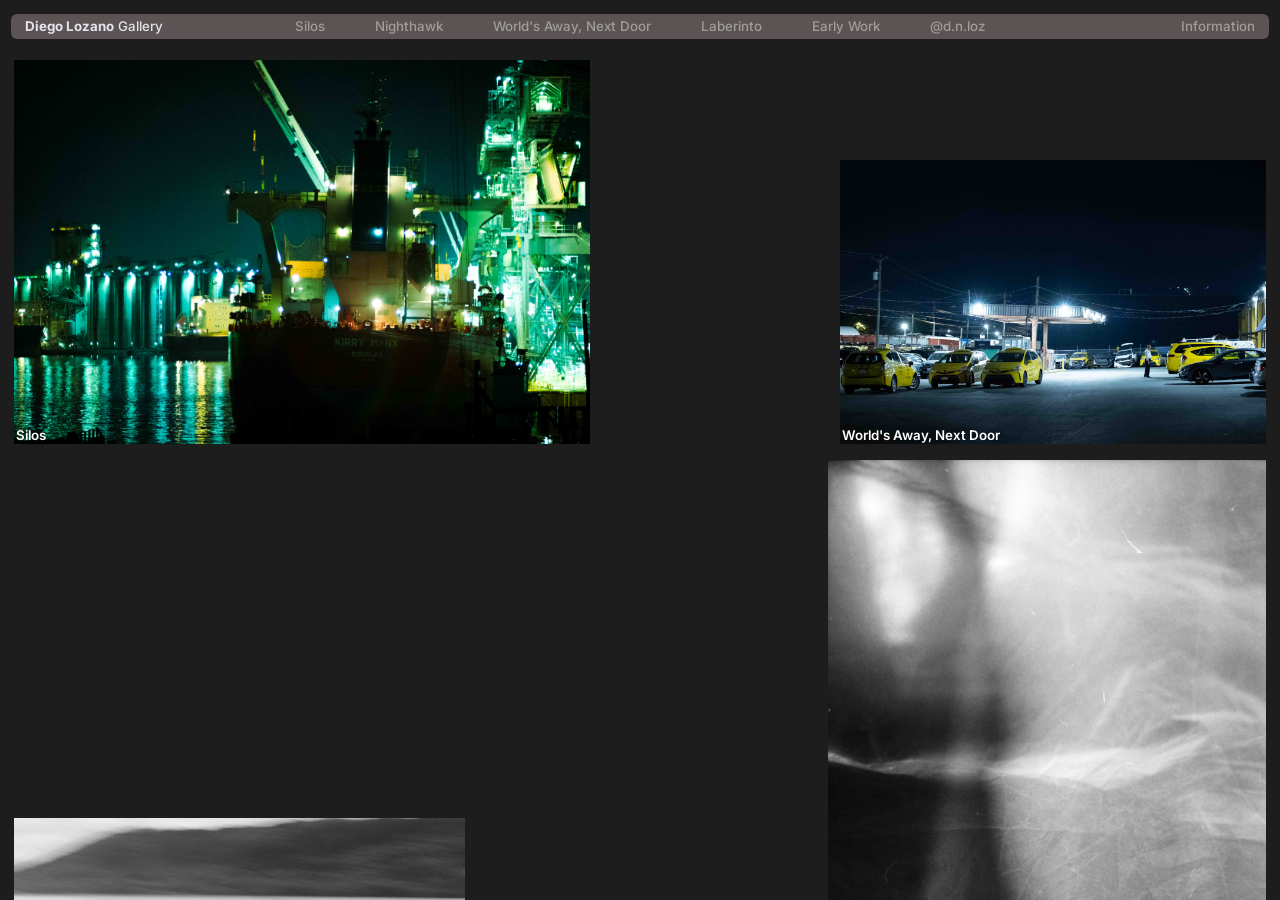
==== index.html @ 31537895 "Update 10/28" ====
<!DOCTYPE html>
<html lang="en">

<head>
  <meta name="google-site-verification" content="NWBZDqieFOgdbKNnO4wCdwGEKnG5VCzNBWxx4-FIawM" />
  <meta charset="utf-8">
  <meta name="viewport" content="width=device-width, initial-scale=1">
  <title>Diego Lozano – Photography</title>
  <meta name="description" content="Portfolio of Diego Lozano: Photographer based in Vancouver.">
  <meta property="og:title" content="Diego Lozano – Photographer">
  <meta property="og:description" content="Portfolio of Diego Lozano: Photographer based in Vancouver.">
  <meta property="og:image" content="https://dlozanonieto.github.io/images/World's Away, Next Door/Taxi Gas.jpg">
  <meta property="og:type" content="website">
  <link rel="preconnect" href="https://fonts.googleapis.com">
  <link rel="preconnect" href="https://fonts.gstatic.com" crossorigin>
  <link href="https://fonts.googleapis.com/css2?family=Inter:wght@300;900&display=swap" rel="stylesheet">
  <link rel="stylesheet" href="css/style.css">
</head>

<body>

  <header class="topbar">
    <a class="site-title" href="#home"><strong>Diego Lozano</strong> Gallery</a>
    <nav class="menu">
      <a href="#project-01" data-view="project-01">Silos</a>
      <a href="#project-03" data-view="project-03">Nighthawk</a>
      <a href="#project-02" data-view="project-02">World's Away, Next Door</a>
      <!--Project 4 missing-->
      <a href="#project-05" data-view="project-05">Laberinto</a>
      <a href="#project-06" data-view="project-06">Early Work</a>
      <a class="muted" href="https://www.instagram.com/d.n.loz/" target="_blank" rel="noopener">@d.n.loz</a>
    </nav>
    <button class="info-btn" id="info-open">Information</button>
  </header>

  <main>
    <!-- Landing page: scrollable gallery. Each image links to a project.
         Each .row is one line: one image, or two side by side. Width is --w (percent of page, keep each 50 or less). -->
    <section class="view" id="home">
      <div class="gallery">
        <div class="row pair bot">
          <a class="tile" style="--w:46" href="#project-01"><img src="images/Silos/Douglas.jpg"
              alt="Project 01"><span class="tag">Silos</span></a>
          <a class="tile" style="--w:34" href="#project-02"><img src="images/World's Away, Next Door/Taxi Gas.jpg"
              alt="Project 02"><span class="tag">World's Away, Next Door</span></a>
        </div>
        <div class="row pair bot">
          <a class="tile" style="--w:36" href="#project-03"><img src="images/Nighthawk/on the rocks.jpg"
              alt="Project 03"><span class="tag">Nighthawk</span></a>
          <a class="tile" style="--w:35" href="#project-06"><img src="images/Early Work/Aire Plastique.jpg"
              alt="Project 04"><span class="tag">Early Work</span></a>
        </div>
        <div class="row pair top">
          <a class="tile" style="--w:28" href="#project-05"><img src="images/Laberinto/hola aeropuerto.jpg"
              alt="Project 01"><span class="tag">Laberinto</span></a>
          <a class="tile" style="--w:44" href="#project-06"><img src="images/Early Work/refuse.jpg"
              alt="Project 03"><span class="tag">Early Work</span></a>
        </div>
        <div class="row c">
          <a class="tile" style="--w:40" href="#project-02"><img src="images/World's Away, Next Door/Taxi Gas.jpg"
              alt="Project 02"><span class="tag">World's Away, Next Door</span></a>
        </div>
        <div class="row pair mid">
          <a class="tile" style="--w:24" href="#project-02"><img src="images/World's Away, Next Door/glass.jpg" alt="Project 04"><span
              class="tag">World's Away, Next Door</span></a>
          <a class="tile" style="--w:46" href="#project-01"><img src="images/Silos/Douglas.jpg"
              alt="Project 01"><span class="tag">Silos</span></a>
        </div>
        <div class="row pair">
          <a class="tile" style="--w:30;align-self:flex-start" href="#project-06"><img
              src="images/Early Work/refuse.jpg" alt="Project 03"><span class="tag">Early Work</span></a>
          <a class="tile" style="--w:42" href="#project-05"><img src="images/Laberinto/hola aeropuerto.jpg"
              alt="Project 02"><span class="tag">Laberinto</span></a>
          <a class="tile" style="--w:26;align-self:center" href="#project-03"><img
              src="images/Nighthawk/on the rocks.jpg" alt="Project 04"><span class="tag">Nighthawk</span></a>
        </div>
        <div class="row l">
          <a class="tile" style="--w:30" href="#project-01"><img src="images/Silos/Douglas.jpg"
              alt="Project 01"><span class="tag">Silos</span></a>
        </div>
      </div>
    </section>

    <section class="view" id="project-01">
      <h2 class="page-title">Silos</h2>
      <p class="blurb">Replace this with a short paragraph about project 1. Two or three sentences on the idea,
        materials, year or context.</p>
      <div class="shots">
        <figure class="shot">
          <img src="images/Silos/Douglas.jpg" alt="Image title 1">
          <figcaption><strong>Douglas </strong>// 2026 </figcaption>
        </figure>
      </div>
    </section>

    <section class="view" id="project-02">
      <h2 class="page-title">World's Away, Next Door</h2>
      <p class="blurb">Replace this with a short paragraph about project 2. Two or three sentences on the idea,
        materials, year or context.</p>
      <div class="shots">
        <figure class="shot">
          <img src="images/World's Away, Next Door/Taxi Gas.jpg" alt="Image title 1">
          <figcaption><strong>Taxi gas </strong>// 2026</figcaption>
        </figure>
      </div>
      <div class="shot-pair">
        <figure class="shot">
          <img src="images/World's Away, Next Door/glass.jpg" alt="Image title 1">
          <figcaption><strong>Glass </strong> // 2021</figcaption>
        </figure>
        <figure class="shot">
          <img src="images/World's Away, Next Door/glass2.jpg" alt="Image title 2">
          <figcaption><strong>Glass 2 </strong> // 2021</figcaption>
        </figure>
      </div>
    </section>

    <section class="view" id="project-03">
      <h2 class="page-title">Nighthawk</h2>
      <p class="blurb">Replace this with a short paragraph about project 3. Two or three sentences on the idea,
        materials, year or context.</p>
      <div class="shots">
        <figure class="shot">
          <img src="images/Nighthawk/on the rocks.jpg" alt="Image title 1">
          <figcaption><strong>Cates </strong>// 2021</figcaption>
        </figure>
      </div>
    </section>

    <section class="view" id="project-05">
      <h2 class="page-title">Laberinto</h2>
      <p class="blurb">Replace this with a short paragraph about project 4. Two or three sentences on the idea,
        materials, year or context.</p>
      <div class="shots">
        <figure class="shot">
          <img src="images/Laberinto/hola aeropuerto.jpg" alt="Image title 1">
          <figcaption><strong>Hola, Aeropuerto </strong>//2017</figcaption>
        </figure>
      </div>
    </section>

    <section class="view" id="project-06">
      <h2 class="page-title">Early Work</h2>
      <p class="blurb">Replace this with a short paragraph about project 4. Two or three sentences on the idea,
        materials, year or context.</p>
      <div class="shots">
        <figure class="shot">
          <img src="images/Early Work/refuse.jpg" alt="Image title 1">
          <figcaption><strong>Refuse </strong>//2017</figcaption>
        </figure>
      </div>
      <div class="shots">
        <figure class="shot">
          <img src="images/Early Work/Aire Plastique.jpg" alt="Image title 1">
          <figcaption><strong>Aire Plastique </strong>// 2017</figcaption>
        </figure>
      </div>
    </section>
  </main>

  <!-- Information overlay (blurred, translucent grey) -->
  <aside class="info" id="info" aria-hidden="true">
    <div class="info-head">
      <span>Information</span>
      <span>CV</span>
      <button class="info-btn" id="info-close">Close</button>
    </div>

    <div class="info-row">
      <div class="col-l">
        Diego Lozano<br>
        <a class="muted" href="mailto:dlozanonieto@outlook.com">Email</a><br>
        <a class="muted" href="https://www.instagram.com/d.n.loz/" target="_blank" rel="noopener">@d.n.loz</a>
      </div>
      <div class="col-r">
        Diego is a early career photgrapher based out of Vancouver, BC who explores urban environments, city life, and
        abstractes the everyday. His range of work covers
        expressionist scenes that engage to viewers, the scale of human "progress", and the frivolities found in the
        world. At it's core, his images hope to
        invoke a feeling, emotion, memory, or desire; to slow down, observe, question, and appreciate what exists around
        us.
      </div>
    </div>

    <div class="info-row">
      <div class="col-l">Education</div>
      <div class="col-r">
        <p>The Globe Photo Academy B.C. Training and Mentorship Program<br>2026</p>
        <p>Master of Landscape Architecure<br>2026</p>
        <p>B.A. Environmental Geography<br>2023</p>
        <p>Emily Carr Summer Program<br>2017</p>
      </div>
    </div>

    <div class="info-row">
      <div class="col-l">Works</div>
      <div class="col-r">
        <p>The Globe And Mail Foundation<br>Online Gallery<br>2026<br> <a
            href="https://www.globeandmailfoundation.com/globe-photo-academy-2026-bc/diego-lozano" target="_blank"
            rel="noopener">Link to Gallery</a> </p>
        <p>The Ubyssey<br>Staff Photograher<br>2019-2021</p>
      </div>
    </div>
  </aside>

  <script src="js/main.js"></script>
</body>

</html>
---- css/style.css ----
:root{
  --bg:#1e1d1d;            /* page background */
  --bar:#5c5454;           /* top bar */
  --ink:#e3e4ec;           /* main text */
  --muted:#9f9c9c;         /* inactive menu / secondary text */
  --line:#ece7e3;          /* rules in the Information panel */
  --font:"Inter",Helvetica,Arial,sans-serif;
  --size:10pt;
  --bar-h:25px;
  --gap:16px;
}
*{box-sizing:border-box;margin:0;padding:0}
html,body{height:100%}
body{background:var(--bg);color:var(--ink);font-family:var(--font);font-weight:300;
  font-size:var(--size);line-height:1.4;-webkit-font-smoothing:antialiased}
a{color:inherit;text-decoration:none}
a:hover{opacity:.65}
button{background:none;border:0;font:inherit;font-weight:500;color:inherit;cursor:pointer}
.muted{color:var(--muted)}

/* Top bar */
.topbar{position:fixed;top:14px;left:11px;right:11px;height:var(--bar-h);z-index:30;
  background:var(--bar);border-radius:6px;padding:0 14px;
  display:grid;grid-template-columns:1fr auto 1fr;align-items:center;font-weight:500}
.menu{display:flex;gap:50px}
.menu a{color:var(--muted)}
.menu a.active{color:var(--ink)}
.info-btn{justify-self:end;color:var(--muted)}
.info-btn:hover{opacity:.65}

/* Views */
main{height:100%}
.view{display:none;position:absolute;inset:0;padding:60px 14px 60px;overflow:auto}
.view.on{display:block}
.view{overflow-x:hidden}
.page-title{text-align:center;font-size:13pt;font-weight:500;margin-top:22px}

/* Landing gallery */
.gallery{display:flex;flex-direction:column}
.row{display:flex;margin-bottom:var(--gap)}
.row.l{justify-content:flex-start}
.row.c{justify-content:center}
.row.r{justify-content:flex-end}
.row.pair{justify-content:space-between}
.row.top{align-items:flex-start}
.row.mid{align-items:center}
.row.bot{align-items:flex-end}
.tile{display:block;position:relative;width:calc(var(--w) * 1%)}
.tag{position:absolute;left:2px;bottom:2px;line-height:1;font-weight:600;color:#fff;text-shadow:0 0 6px rgba(0,0,0,.5);pointer-events:none}
.tile img{display:block;width:100%;height:auto;min-height:120px;background:rgba(255,255,255,.06)}

/* Project pages */
.blurb{max-width:520px;margin:22px auto 0;text-align:left}
.shots{margin-top:30px}
.shot{width:fit-content;max-width:75%;margin:0 auto 40px}
.shot img{display:block;max-width:100%;max-height:85vh;width:auto;height:auto}
.shot figcaption{margin-top:8px;text-align:left}
.shot figcaption strong{font-weight:600}
.shot-pair{display:flex;gap:16px;align-items:flex-start;max-width:75%;margin:0 auto 40px}
.shot-pair .shot{flex:1 1 0;min-width:0;width:auto;max-width:none;margin:0}

/* Information overlay */
.info{position:fixed;inset:0;z-index:40;overflow:auto;
  background:rgba(48,45,45,.74);
  -webkit-backdrop-filter:blur(26px);backdrop-filter:blur(26px);
  opacity:0;visibility:hidden;transition:opacity .3s ease,visibility .3s}
.info.open{opacity:1;visibility:visible}
.info-head,.info-row{display:grid;grid-template-columns:50.8% 1fr;padding:0 6px}
.info-head{grid-template-columns:50.8% 1fr auto;position:sticky;top:0;z-index:2;
  padding:6px;border-bottom:1px solid var(--line);background:rgba(48,45,45,.6);font-weight:500}
.info-head .info-btn{color:var(--muted)}
.info-row{border-bottom:1px solid var(--line);padding-top:11px;padding-bottom:38px}
.info-row:last-child{border-bottom:0}
.col-l{font-weight:500}
.col-l .muted{font-weight:300}
.col-r{padding-right:6px}
.col-r p{margin-bottom:1.35em}
.col-r p:last-child{margin-bottom:0}

/* Page transitions */
.topbar{view-transition-name:topbar}
::view-transition-group(*){animation-duration:.8s;animation-timing-function:cubic-bezier(.65,0,.25,1)}
::view-transition-old(root),::view-transition-new(root){animation-duration:.5s}
@keyframes vt-out-l{to{transform:translateX(-120vw)}}
@keyframes vt-out-r{to{transform:translateX(120vw)}}
@keyframes vt-in-l{from{transform:translateX(-120vw)}}
@keyframes vt-in-r{from{transform:translateX(120vw)}}

@media(max-width:700px){
  .topbar{grid-template-columns:1fr auto;height:auto;padding:6px 12px;row-gap:3px}
  .menu{grid-column:1/-1;order:3;flex-wrap:wrap;gap:4px 14px}
  .view{padding-top:90px}
  .tile{width:calc(var(--w) * 1.3%)}
  .shot{max-width:100%}
  .info-head,.info-row{grid-template-columns:1fr}
  .info-head{grid-template-columns:1fr 1fr auto}
}
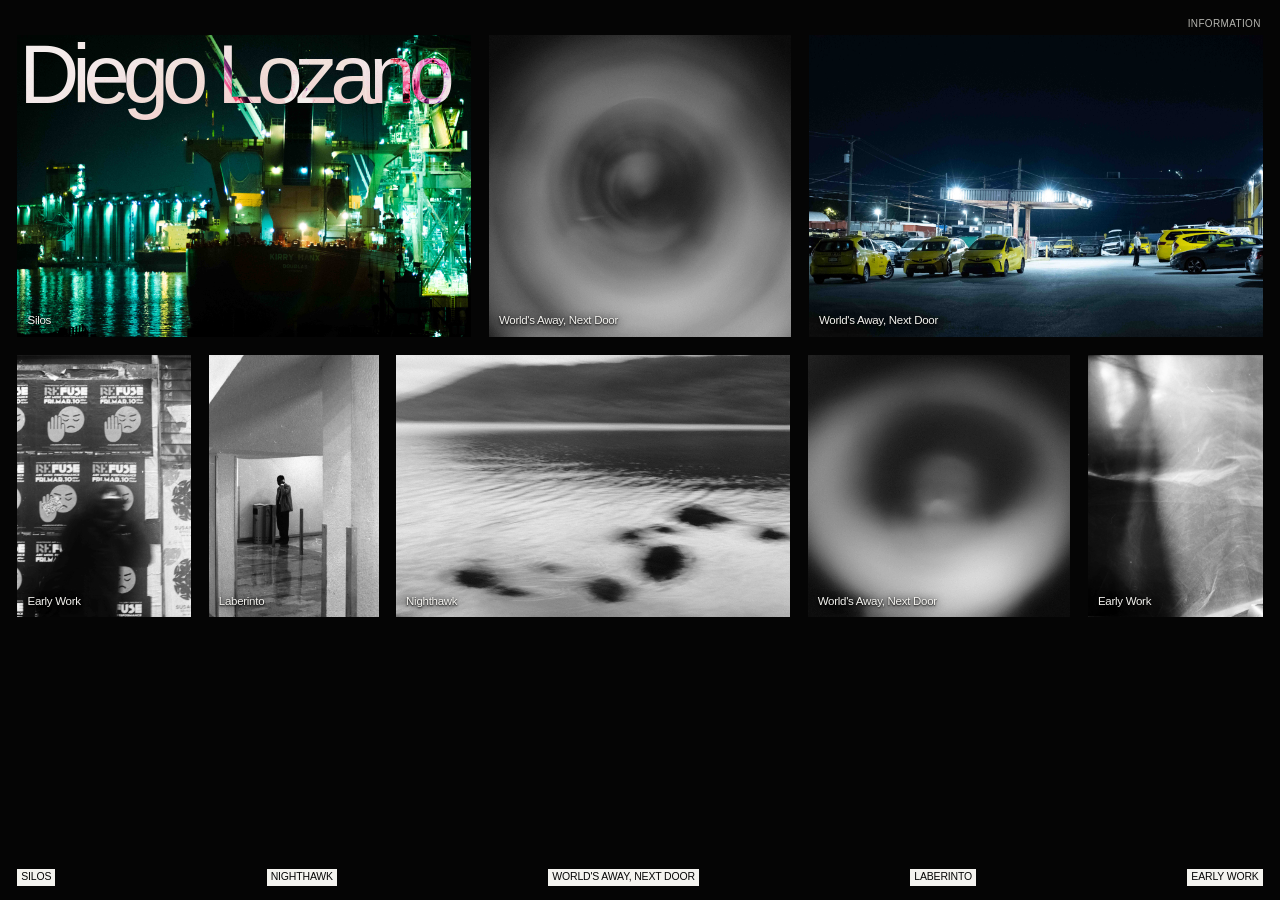
==== commit badffdf9: "Update 10/29" ====
--- a/index.html
+++ b/index.html
@@ -1,209 +1,286 @@
-<!DOCTYPE html>
+<!doctype html>
 <html lang="en">
-
-<head>
-  <meta name="google-site-verification" content="NWBZDqieFOgdbKNnO4wCdwGEKnG5VCzNBWxx4-FIawM" />
-  <meta charset="utf-8">
-  <meta name="viewport" content="width=device-width, initial-scale=1">
-  <title>Diego Lozano – Photography</title>
-  <meta name="description" content="Portfolio of Diego Lozano: Photographer based in Vancouver.">
-  <meta property="og:title" content="Diego Lozano – Photographer">
-  <meta property="og:description" content="Portfolio of Diego Lozano: Photographer based in Vancouver.">
-  <meta property="og:image" content="https://dlozanonieto.github.io/images/World's Away, Next Door/Taxi Gas.jpg">
-  <meta property="og:type" content="website">
-  <link rel="preconnect" href="https://fonts.googleapis.com">
-  <link rel="preconnect" href="https://fonts.gstatic.com" crossorigin>
-  <link href="https://fonts.googleapis.com/css2?family=Inter:wght@300;900&display=swap" rel="stylesheet">
-  <link rel="stylesheet" href="css/style.css">
-</head>
-
-<body>
-
-  <header class="topbar">
-    <a class="site-title" href="#home"><strong>Diego Lozano</strong> Gallery</a>
-    <nav class="menu">
-      <a href="#project-01" data-view="project-01">Silos</a>
-      <a href="#project-03" data-view="project-03">Nighthawk</a>
-      <a href="#project-02" data-view="project-02">World's Away, Next Door</a>
-      <!--Project 4 missing-->
-      <a href="#project-05" data-view="project-05">Laberinto</a>
-      <a href="#project-06" data-view="project-06">Early Work</a>
-      <a class="muted" href="https://www.instagram.com/d.n.loz/" target="_blank" rel="noopener">@d.n.loz</a>
+  <head>
+    <meta charset="utf-8">
+    <meta name="viewport" content="width=device-width, initial-scale=1, viewport-fit=cover">
+    <title>Diego Lozano — Photography</title>
+
+    <!-- Search engine (Google) info. Keep these. -->
+    <meta name="google-site-verification" content="NWBZDqieFOgdbKNnO4wCdwGEKnG5VCzNBWxx4-FIawM">
+    <meta name="description" content="Portfolio of Diego Lozano, photographer based in Vancouver, British Columbia.">
+    <meta property="og:title" content="Diego Lozano — Photography">
+    <meta property="og:description" content="Portfolio of Diego Lozano, photographer based in Vancouver, British Columbia.">
+    <meta property="og:image" content="https://dlozanonieto.github.io/images/World's%20Away,%20Next%20Door/Taxi%20Gas.jpg">
+    <meta property="og:type" content="website">
+    <link rel="canonical" href="https://dlozanonieto.github.io/">
+
+    <!-- Font and stylesheet -->
+    <link rel="preconnect" href="https://fonts.googleapis.com">
+    <link rel="preconnect" href="https://fonts.gstatic.com" crossorigin>
+    <link href="https://fonts.googleapis.com/css2?family=Inter:wght@200;300;400;500&display=swap" rel="stylesheet">
+    <link rel="stylesheet" href="css/style.css">
+  </head>
+
+  <body class="home">
+
+    <!-- LOGO: your name, top left. Clicking it goes to the home page. -->
+    <a id="logo" href="#home" aria-label="Diego Lozano home">Diego Lozano</a>
+
+    <!-- INFORMATION BUTTON: top right. Opens the information panel on top of whatever page you are on. -->
+    <nav id="archive-nav" aria-label="Site sections">
+      <a href="#information">Information</a>
     </nav>
-    <button class="info-btn" id="info-open">Information</button>
-  </header>
-
-  <main>
-    <!-- Landing page: scrollable gallery. Each image links to a project.
-         Each .row is one line: one image, or two side by side. Width is --w (percent of page, keep each 50 or less). -->
-    <section class="view" id="home">
-      <div class="gallery">
-        <div class="row pair bot">
-          <a class="tile" style="--w:46" href="#project-01"><img src="images/Silos/Douglas.jpg"
-              alt="Project 01"><span class="tag">Silos</span></a>
-          <a class="tile" style="--w:34" href="#project-02"><img src="images/World's Away, Next Door/Taxi Gas.jpg"
-              alt="Project 02"><span class="tag">World's Away, Next Door</span></a>
-        </div>
-        <div class="row pair bot">
-          <a class="tile" style="--w:36" href="#project-03"><img src="images/Nighthawk/on the rocks.jpg"
-              alt="Project 03"><span class="tag">Nighthawk</span></a>
-          <a class="tile" style="--w:35" href="#project-06"><img src="images/Early Work/Aire Plastique.jpg"
-              alt="Project 04"><span class="tag">Early Work</span></a>
-        </div>
-        <div class="row pair top">
-          <a class="tile" style="--w:28" href="#project-05"><img src="images/Laberinto/hola aeropuerto.jpg"
-              alt="Project 01"><span class="tag">Laberinto</span></a>
-          <a class="tile" style="--w:44" href="#project-06"><img src="images/Early Work/refuse.jpg"
-              alt="Project 03"><span class="tag">Early Work</span></a>
-        </div>
-        <div class="row c">
-          <a class="tile" style="--w:40" href="#project-02"><img src="images/World's Away, Next Door/Taxi Gas.jpg"
-              alt="Project 02"><span class="tag">World's Away, Next Door</span></a>
-        </div>
-        <div class="row pair mid">
-          <a class="tile" style="--w:24" href="#project-02"><img src="images/World's Away, Next Door/glass.jpg" alt="Project 04"><span
-              class="tag">World's Away, Next Door</span></a>
-          <a class="tile" style="--w:46" href="#project-01"><img src="images/Silos/Douglas.jpg"
-              alt="Project 01"><span class="tag">Silos</span></a>
-        </div>
-        <div class="row pair">
-          <a class="tile" style="--w:30;align-self:flex-start" href="#project-06"><img
-              src="images/Early Work/refuse.jpg" alt="Project 03"><span class="tag">Early Work</span></a>
-          <a class="tile" style="--w:42" href="#project-05"><img src="images/Laberinto/hola aeropuerto.jpg"
-              alt="Project 02"><span class="tag">Laberinto</span></a>
-          <a class="tile" style="--w:26;align-self:center" href="#project-03"><img
-              src="images/Nighthawk/on the rocks.jpg" alt="Project 04"><span class="tag">Nighthawk</span></a>
-        </div>
-        <div class="row l">
-          <a class="tile" style="--w:30" href="#project-01"><img src="images/Silos/Douglas.jpg"
-              alt="Project 01"><span class="tag">Silos</span></a>
-        </div>
+
+    <!-- ================= PAGES =================
+         Only ONE page below is visible at a time (the others have "hidden").
+         script.js shows and hides them. -->
+    <main id="app" aria-label="Selected works gallery">
+
+      <!-- ============ HOME PAGE ============ -->
+      <div class="page" id="home">
+
+        <!-- Space at the top of the home page (you can type small intro text inside if you want) -->
+        <div class="home-intro"></div>
+
+        <!-- Home gallery. Each <a class="tile"> is one picture on the home page.
+             The order is shuffled every time the page loads.
+             To remove a picture from the home page, delete its tile.
+             To add one, copy a tile and change the link, image path and name. -->
+        <div class="gallery" id="gallery">
+        <a class="tile" href="#project-01">
+          <img src="images/Silos/Douglas.jpg" alt="Silos — Douglas" loading="lazy">
+          <span class="tag">Silos</span>
+        </a>
+        <a class="tile" href="#project-03">
+          <img src="images/Nighthawk/on the rocks.jpg" alt="Nighthawk — Cates" loading="lazy">
+          <span class="tag">Nighthawk</span>
+        </a>
+        <a class="tile" href="#project-02">
+          <img src="images/World's Away, Next Door/Taxi Gas.jpg" alt="World's Away, Next Door — Taxi gas" loading="lazy">
+          <span class="tag">World's Away, Next Door</span>
+        </a>
+        <a class="tile" href="#project-02">
+          <img src="images/World's Away, Next Door/glass.jpg" alt="World's Away, Next Door — Glass" loading="lazy">
+          <span class="tag">World's Away, Next Door</span>
+        </a>
+        <a class="tile" href="#project-02">
+          <img src="images/World's Away, Next Door/glass2.jpg" alt="World's Away, Next Door — Glass 2" loading="lazy">
+          <span class="tag">World's Away, Next Door</span>
+        </a>
+        <a class="tile" href="#project-05">
+          <img src="images/Laberinto/hola aeropuerto.jpg" alt="Laberinto — Hola, Aeropuerto" loading="lazy">
+          <span class="tag">Laberinto</span>
+        </a>
+        <a class="tile" href="#project-06">
+          <img src="images/Early Work/refuse.jpg" alt="Early Work — Refuse" loading="lazy">
+          <span class="tag">Early Work</span>
+        </a>
+        <a class="tile" href="#project-06">
+          <img src="images/Early Work/Aire Plastique.jpg" alt="Early Work — Aire Plastique" loading="lazy">
+          <span class="tag">Early Work</span>
+        </a>
+        </div>
+      </div>
+
+    <!-- ============ PROJECT 01: SILOS ============ -->
+    <article class="project page" id="project-01" hidden>
+      <header class="project-head">
+        <div>
+          <div class="meta">Photography — 2026</div>   <!-- small line above the title: type — year -->
+          <h1>Silos</h1>                          <!-- project title -->
+        </div>
+        <p class="blurb">This is the project 01 description. Replace this text with two or three sentences about the project.</p>
+      </header>
+
+      <!-- Project 01 images. Each <figure> is one image. Copy/paste a <figure> block to add another. -->
+      <div class="shots">
+          <figure class="shot">
+            <img src="images/Silos/Douglas.jpg" alt="Douglas" loading="lazy">
+            <figcaption><strong>Douglas</strong> // 2026</figcaption>
+          </figure>
+      </div>
+
+      <!-- Link to the next project -->
+      <a class="next" href="#project-03"><small>Next project</small>Nighthawk →</a>
+    </article>
+    <!-- ============ PROJECT 03: NIGHTHAWK ============ -->
+    <article class="project page" id="project-03" hidden>
+      <header class="project-head">
+        <div>
+          <div class="meta">Photography — 2021</div>   <!-- small line above the title: type — year -->
+          <h1>Nighthawk</h1>                          <!-- project title -->
+        </div>
+        <p class="blurb">This is the project 03 description. Replace this text with two or three sentences about the project.</p>
+      </header>
+
+      <!-- Project 03 images. Each <figure> is one image. Copy/paste a <figure> block to add another. -->
+      <div class="shots">
+          <figure class="shot">
+            <img src="images/Nighthawk/on the rocks.jpg" alt="Cates" loading="lazy">
+            <figcaption><strong>Cates</strong> // 2021</figcaption>
+          </figure>
+      </div>
+
+      <!-- Link to the next project -->
+      <a class="next" href="#project-02"><small>Next project</small>World's Away, Next Door →</a>
+    </article>
+    <!-- ============ PROJECT 02: WORLD'S AWAY, NEXT DOOR ============ -->
+    <article class="project page" id="project-02" hidden>
+      <header class="project-head">
+        <div>
+          <div class="meta">Photography — 2021–2026</div>   <!-- small line above the title: type — year -->
+          <h1>World's Away, Next Door</h1>                          <!-- project title -->
+        </div>
+        <p class="blurb">This is the project 02 description. Replace this text with two or three sentences about the project.</p>
+      </header>
+
+      <!-- Project 02 images. Each <figure> is one image. Copy/paste a <figure> block to add another. -->
+      <div class="shots">
+          <!-- Image 1: full width -->
+          <figure class="shot">
+            <img src="images/World's Away, Next Door/Taxi Gas.jpg" alt="Taxi gas" loading="lazy">
+            <figcaption><strong>Taxi gas</strong> // 2026</figcaption>
+          </figure>
+
+          <!-- Images 2 and 3: shown side by side as a pair.
+               To add a full-width image after the pair, copy a <figure> block and paste it below the pair. -->
+          <div class="two-up">
+          <figure class="shot">
+            <img src="images/World's Away, Next Door/glass.jpg" alt="Glass" loading="lazy">
+            <figcaption><strong>Glass</strong> // 2021</figcaption>
+          </figure>
+          <figure class="shot">
+            <img src="images/World's Away, Next Door/glass2.jpg" alt="Glass 2" loading="lazy">
+            <figcaption><strong>Glass 2</strong> // 2021</figcaption>
+          </figure>
+          </div>
+      </div>
+
+      <!-- Link to the next project -->
+      <a class="next" href="#project-05"><small>Next project</small>Laberinto →</a>
+    </article>
+    <!-- ============ PROJECT 05: LABERINTO ============ -->
+    <article class="project page" id="project-05" hidden>
+      <header class="project-head">
+        <div>
+          <div class="meta">Photography — 2017</div>   <!-- small line above the title: type — year -->
+          <h1>Laberinto</h1>                          <!-- project title -->
+        </div>
+        <p class="blurb">This is the project 05 description. Replace this text with two or three sentences about the project.</p>
+      </header>
+
+      <!-- Project 05 images. Each <figure> is one image. Copy/paste a <figure> block to add another. -->
+      <div class="shots">
+          <figure class="shot">
+            <img src="images/Laberinto/hola aeropuerto.jpg" alt="Hola, Aeropuerto" loading="lazy">
+            <figcaption><strong>Hola, Aeropuerto</strong> // 2017</figcaption>
+          </figure>
+      </div>
+
+      <!-- Link to the next project -->
+      <a class="next" href="#project-06"><small>Next project</small>Early Work →</a>
+    </article>
+    <!-- ============ PROJECT 06: EARLY WORK ============ -->
+    <article class="project page" id="project-06" hidden>
+      <header class="project-head">
+        <div>
+          <div class="meta">Archive — 2017</div>   <!-- small line above the title: type — year -->
+          <h1>Early Work</h1>                          <!-- project title -->
+        </div>
+        <p class="blurb">This is the project 06 description. Replace this text with two or three sentences about the project.</p>
+      </header>
+
+      <!-- Project 06 images. Each <figure> is one image. Copy/paste a <figure> block to add another. -->
+      <div class="shots">
+          <figure class="shot">
+            <img src="images/Early Work/refuse.jpg" alt="Refuse" loading="lazy">
+            <figcaption><strong>Refuse</strong> // 2017</figcaption>
+          </figure>
+          <figure class="shot">
+            <img src="images/Early Work/Aire Plastique.jpg" alt="Aire Plastique" loading="lazy">
+            <figcaption><strong>Aire Plastique</strong> // 2017</figcaption>
+          </figure>
+      </div>
+
+      <!-- Link to the next project -->
+      <a class="next" href="#project-01"><small>Next project</small>Silos →</a>
+    </article>
+
+    </main>
+
+    <!-- ============ BOTTOM MENU: one button per project ============
+         data-id must match the project's id above. -->
+    <nav id="nav" aria-label="Selected projects">
+      <h2 class="sr-only">Project menu</h2>
+      <a href="#project-01" data-id="project-01">Silos</a>
+      <a href="#project-03" data-id="project-03">Nighthawk</a>
+      <a href="#project-02" data-id="project-02">World's Away, Next Door</a>
+      <a href="#project-05" data-id="project-05">Laberinto</a>
+      <a href="#project-06" data-id="project-06">Early Work</a>
+    </nav>
+
+    <!-- ============ INFORMATION PANEL ============
+         Slides over the current page. Edit the text below freely. -->
+    <section id="info" aria-hidden="true">
+      <h2 class="sr-only">Information and contact</h2>
+      <div class="info-inner">
+
+        <!-- Top bar of the panel -->
+        <div class="info-head">
+          <span>Information</span>
+          <button id="info-close" type="button">Close ×</button>
+          <span>CV / Contact</span>
+        </div>
+
+        <!-- About / contact -->
+        <div class="info-row">
+          <div class="col-l">
+            Diego Lozano<br>
+            <a href="mailto:dlozanonieto@outlook.com">Email</a><br>
+            <a href="https://www.instagram.com/d.n.loz/" target="_blank" rel="noopener">@d.n.loz</a>
+          </div>
+          <div class="col-r">
+            Diego is a early career photographer based out of Vancouver, BC who explores urban environments, city life, and abstracts the everyday. His range of work covers expressionist scenes that engage to viewers, the scale of human "progress", and the frivolities found in the world. At it's core, his images hope to invoke a feeling, emotion, memory, or desire; to slow down, observe, question, and appreciate what exists around us.
+          </div>
+        </div>
+
+        <!-- Education -->
+        <div class="info-row">
+          <div class="col-l">Education</div>
+          <div class="col-r">
+            <p>The Globe Photo Academy B.C. Training and Mentorship Program<br>2026</p>
+            <p>Master of Landscape Architecture<br>2026</p>
+            <p>B.A. Environmental Geography<br>2023</p>
+            <p>Emily Carr Summer Program<br>2017</p>
+          </div>
+        </div>
+
+        <!-- Works / publications -->
+        <div class="info-row">
+          <div class="col-l">Works</div>
+          <div class="col-r">
+            <p>
+              The Globe And Mail Foundation<br>
+              Online Gallery<br>
+              2026<br>
+              <a href="https://www.globeandmailfoundation.com/globe-photo-academy-2026-bc/diego-lozano" target="_blank" rel="noopener">Link to Gallery</a>
+            </p>
+            <p>The Ubyssey<br>Staff Photographer<br>2019-2021</p>
+          </div>
+        </div>
+
+        <!-- Social / email links -->
+        <div class="info-row">
+          <div class="col-l">Follow</div>
+          <div class="col-r">
+            <a href="https://www.instagram.com/d.n.loz/" target="_blank" rel="noopener">Instagram — @d.n.loz</a><br>
+            <a href="mailto:dlozanonieto@outlook.com">dlozanonieto@outlook.com</a>
+          </div>
+        </div>
+
       </div>
     </section>
 
-    <section class="view" id="project-01">
-      <h2 class="page-title">Silos</h2>
-      <p class="blurb">Replace this with a short paragraph about project 1. Two or three sentences on the idea,
-        materials, year or context.</p>
-      <div class="shots">
-        <figure class="shot">
-          <img src="images/Silos/Douglas.jpg" alt="Image title 1">
-          <figcaption><strong>Douglas </strong>// 2026 </figcaption>
-        </figure>
-      </div>
-    </section>
-
-    <section class="view" id="project-02">
-      <h2 class="page-title">World's Away, Next Door</h2>
-      <p class="blurb">Replace this with a short paragraph about project 2. Two or three sentences on the idea,
-        materials, year or context.</p>
-      <div class="shots">
-        <figure class="shot">
-          <img src="images/World's Away, Next Door/Taxi Gas.jpg" alt="Image title 1">
-          <figcaption><strong>Taxi gas </strong>// 2026</figcaption>
-        </figure>
-      </div>
-      <div class="shot-pair">
-        <figure class="shot">
-          <img src="images/World's Away, Next Door/glass.jpg" alt="Image title 1">
-          <figcaption><strong>Glass </strong> // 2021</figcaption>
-        </figure>
-        <figure class="shot">
-          <img src="images/World's Away, Next Door/glass2.jpg" alt="Image title 2">
-          <figcaption><strong>Glass 2 </strong> // 2021</figcaption>
-        </figure>
-      </div>
-    </section>
-
-    <section class="view" id="project-03">
-      <h2 class="page-title">Nighthawk</h2>
-      <p class="blurb">Replace this with a short paragraph about project 3. Two or three sentences on the idea,
-        materials, year or context.</p>
-      <div class="shots">
-        <figure class="shot">
-          <img src="images/Nighthawk/on the rocks.jpg" alt="Image title 1">
-          <figcaption><strong>Cates </strong>// 2021</figcaption>
-        </figure>
-      </div>
-    </section>
-
-    <section class="view" id="project-05">
-      <h2 class="page-title">Laberinto</h2>
-      <p class="blurb">Replace this with a short paragraph about project 4. Two or three sentences on the idea,
-        materials, year or context.</p>
-      <div class="shots">
-        <figure class="shot">
-          <img src="images/Laberinto/hola aeropuerto.jpg" alt="Image title 1">
-          <figcaption><strong>Hola, Aeropuerto </strong>//2017</figcaption>
-        </figure>
-      </div>
-    </section>
-
-    <section class="view" id="project-06">
-      <h2 class="page-title">Early Work</h2>
-      <p class="blurb">Replace this with a short paragraph about project 4. Two or three sentences on the idea,
-        materials, year or context.</p>
-      <div class="shots">
-        <figure class="shot">
-          <img src="images/Early Work/refuse.jpg" alt="Image title 1">
-          <figcaption><strong>Refuse </strong>//2017</figcaption>
-        </figure>
-      </div>
-      <div class="shots">
-        <figure class="shot">
-          <img src="images/Early Work/Aire Plastique.jpg" alt="Image title 1">
-          <figcaption><strong>Aire Plastique </strong>// 2017</figcaption>
-        </figure>
-      </div>
-    </section>
-  </main>
-
-  <!-- Information overlay (blurred, translucent grey) -->
-  <aside class="info" id="info" aria-hidden="true">
-    <div class="info-head">
-      <span>Information</span>
-      <span>CV</span>
-      <button class="info-btn" id="info-close">Close</button>
-    </div>
-
-    <div class="info-row">
-      <div class="col-l">
-        Diego Lozano<br>
-        <a class="muted" href="mailto:dlozanonieto@outlook.com">Email</a><br>
-        <a class="muted" href="https://www.instagram.com/d.n.loz/" target="_blank" rel="noopener">@d.n.loz</a>
-      </div>
-      <div class="col-r">
-        Diego is a early career photgrapher based out of Vancouver, BC who explores urban environments, city life, and
-        abstractes the everyday. His range of work covers
-        expressionist scenes that engage to viewers, the scale of human "progress", and the frivolities found in the
-        world. At it's core, his images hope to
-        invoke a feeling, emotion, memory, or desire; to slow down, observe, question, and appreciate what exists around
-        us.
-      </div>
-    </div>
-
-    <div class="info-row">
-      <div class="col-l">Education</div>
-      <div class="col-r">
-        <p>The Globe Photo Academy B.C. Training and Mentorship Program<br>2026</p>
-        <p>Master of Landscape Architecure<br>2026</p>
-        <p>B.A. Environmental Geography<br>2023</p>
-        <p>Emily Carr Summer Program<br>2017</p>
-      </div>
-    </div>
-
-    <div class="info-row">
-      <div class="col-l">Works</div>
-      <div class="col-r">
-        <p>The Globe And Mail Foundation<br>Online Gallery<br>2026<br> <a
-            href="https://www.globeandmailfoundation.com/globe-photo-academy-2026-bc/diego-lozano" target="_blank"
-            rel="noopener">Link to Gallery</a> </p>
-        <p>The Ubyssey<br>Staff Photograher<br>2019-2021</p>
-      </div>
-    </div>
-  </aside>
-
-  <script src="js/main.js"></script>
-</body>
-
-</html>+    <script src="js/script.js"></script>
+  </body>
+</html>
--- a/css/style.css
+++ b/css/style.css
@@ -1,97 +1,474 @@
-:root{
-  --bg:#1e1d1d;            /* page background */
-  --bar:#5c5454;           /* top bar */
-  --ink:#e3e4ec;           /* main text */
-  --muted:#9f9c9c;         /* inactive menu / secondary text */
-  --line:#ece7e3;          /* rules in the Information panel */
-  --font:"Inter",Helvetica,Arial,sans-serif;
-  --size:10pt;
-  --bar-h:25px;
-  --gap:16px;
-}
-*{box-sizing:border-box;margin:0;padding:0}
-html,body{height:100%}
-body{background:var(--bg);color:var(--ink);font-family:var(--font);font-weight:300;
-  font-size:var(--size);line-height:1.4;-webkit-font-smoothing:antialiased}
-a{color:inherit;text-decoration:none}
-a:hover{opacity:.65}
-button{background:none;border:0;font:inherit;font-weight:500;color:inherit;cursor:pointer}
-.muted{color:var(--muted)}
-
-/* Top bar */
-.topbar{position:fixed;top:14px;left:11px;right:11px;height:var(--bar-h);z-index:30;
-  background:var(--bar);border-radius:6px;padding:0 14px;
-  display:grid;grid-template-columns:1fr auto 1fr;align-items:center;font-weight:500}
-.menu{display:flex;gap:50px}
-.menu a{color:var(--muted)}
-.menu a.active{color:var(--ink)}
-.info-btn{justify-self:end;color:var(--muted)}
-.info-btn:hover{opacity:.65}
-
-/* Views */
-main{height:100%}
-.view{display:none;position:absolute;inset:0;padding:60px 14px 60px;overflow:auto}
-.view.on{display:block}
-.view{overflow-x:hidden}
-.page-title{text-align:center;font-size:13pt;font-weight:500;margin-top:22px}
-
-/* Landing gallery */
-.gallery{display:flex;flex-direction:column}
-.row{display:flex;margin-bottom:var(--gap)}
-.row.l{justify-content:flex-start}
-.row.c{justify-content:center}
-.row.r{justify-content:flex-end}
-.row.pair{justify-content:space-between}
-.row.top{align-items:flex-start}
-.row.mid{align-items:center}
-.row.bot{align-items:flex-end}
-.tile{display:block;position:relative;width:calc(var(--w) * 1%)}
-.tag{position:absolute;left:2px;bottom:2px;line-height:1;font-weight:600;color:#fff;text-shadow:0 0 6px rgba(0,0,0,.5);pointer-events:none}
-.tile img{display:block;width:100%;height:auto;min-height:120px;background:rgba(255,255,255,.06)}
-
-/* Project pages */
-.blurb{max-width:520px;margin:22px auto 0;text-align:left}
-.shots{margin-top:30px}
-.shot{width:fit-content;max-width:75%;margin:0 auto 40px}
-.shot img{display:block;max-width:100%;max-height:85vh;width:auto;height:auto}
-.shot figcaption{margin-top:8px;text-align:left}
-.shot figcaption strong{font-weight:600}
-.shot-pair{display:flex;gap:16px;align-items:flex-start;max-width:75%;margin:0 auto 40px}
-.shot-pair .shot{flex:1 1 0;min-width:0;width:auto;max-width:none;margin:0}
-
-/* Information overlay */
-.info{position:fixed;inset:0;z-index:40;overflow:auto;
-  background:rgba(48,45,45,.74);
-  -webkit-backdrop-filter:blur(26px);backdrop-filter:blur(26px);
-  opacity:0;visibility:hidden;transition:opacity .3s ease,visibility .3s}
-.info.open{opacity:1;visibility:visible}
-.info-head,.info-row{display:grid;grid-template-columns:50.8% 1fr;padding:0 6px}
-.info-head{grid-template-columns:50.8% 1fr auto;position:sticky;top:0;z-index:2;
-  padding:6px;border-bottom:1px solid var(--line);background:rgba(48,45,45,.6);font-weight:500}
-.info-head .info-btn{color:var(--muted)}
-.info-row{border-bottom:1px solid var(--line);padding-top:11px;padding-bottom:38px}
-.info-row:last-child{border-bottom:0}
-.col-l{font-weight:500}
-.col-l .muted{font-weight:300}
-.col-r{padding-right:6px}
-.col-r p{margin-bottom:1.35em}
-.col-r p:last-child{margin-bottom:0}
-
-/* Page transitions */
-.topbar{view-transition-name:topbar}
-::view-transition-group(*){animation-duration:.8s;animation-timing-function:cubic-bezier(.65,0,.25,1)}
-::view-transition-old(root),::view-transition-new(root){animation-duration:.5s}
-@keyframes vt-out-l{to{transform:translateX(-120vw)}}
-@keyframes vt-out-r{to{transform:translateX(120vw)}}
-@keyframes vt-in-l{from{transform:translateX(-120vw)}}
-@keyframes vt-in-r{from{transform:translateX(120vw)}}
-
-@media(max-width:700px){
-  .topbar{grid-template-columns:1fr auto;height:auto;padding:6px 12px;row-gap:3px}
-  .menu{grid-column:1/-1;order:3;flex-wrap:wrap;gap:4px 14px}
-  .view{padding-top:90px}
-  .tile{width:calc(var(--w) * 1.3%)}
-  .shot{max-width:100%}
-  .info-head,.info-row{grid-template-columns:1fr}
-  .info-head{grid-template-columns:1fr 1fr auto}
-}
+
+/* COLORS AND SPACING: change these to restyle the whole site */
+:root {
+  --bg: #050505;
+  --fg: #f4f3ef;
+  --muted: #9b9b97;
+  --gap: clamp(10px, 1.35vw, 22px);
+  --edge: clamp(12px, 1.5vw, 24px);
+}
+
+* {
+  box-sizing: border-box;
+  margin: 0;
+  padding: 0;
+}
+
+html {
+  background: var(--bg);
+  scroll-behavior: smooth;
+  overflow-y: scroll;      /* always reserve the scrollbar space so the width never shifts */
+}
+
+body {
+  overflow-x: hidden;      /* never show a sideways scrollbar */
+  background: var(--bg);
+  color: var(--fg);
+  font-family: "Helvetica Neue", Helvetica, Arial, sans-serif;
+  -webkit-font-smoothing: antialiased;
+  font-weight: 400;
+}
+
+img {
+  max-width: 100%;
+}
+
+button {
+  font: inherit;
+  color: inherit;
+}
+
+a {
+  color: inherit;
+  text-decoration: none;
+}
+
+/* Pages with the "hidden" attribute are not shown (script.js removes it from the active page) */
+[hidden] {
+  display: none !important;
+}
+
+.sr-only {
+  position: absolute;
+  width: 1px;
+  height: 1px;
+  padding: 0;
+  margin: -1px;
+  overflow: hidden;
+  clip: rect(0, 0, 0, 0);
+  white-space: nowrap;
+  border: 0;
+}
+
+/* LOGO: your name (top left). Large on home, small on other pages */
+#logo {
+  position: fixed;
+  top: 33px;
+  left: 0;
+  z-index: 30;
+  padding: 8px var(--edge);
+  font-size: clamp(2.3rem, 6.5vw, 6.8rem);
+  font-weight: 300;
+  letter-spacing: -0.085em;
+  line-height: 0.82;
+  transition: font-size 0.55s cubic-bezier(0.2, 0.8, 0.2, 1), color 0.35s;
+  mix-blend-mode: difference;
+}
+
+body:not(.home) #logo,
+body.info-open #logo {
+  font-size: clamp(1.35rem, 2vw, 2rem);
+  letter-spacing: -0.065em;
+  top: 10px;
+}
+
+#app {
+  min-height: 100vh;
+  transition: opacity 0.55s cubic-bezier(0.22, 1, 0.36, 1);
+}
+
+#app.out {
+  opacity: 0;
+}
+
+/* HOME PAGE: empty space above the gallery */
+.home-intro {
+  padding: var(--gap) var(--gap) 0;   /* top space = same as the gap between images */
+  display: flex;
+  justify-content: flex-end;
+  min-height: 0;
+  color: var(--muted);
+  font-size: 11px;
+  text-transform: uppercase;
+  letter-spacing: 0.04em;
+}
+
+/* HOME PAGE: the picture gallery */
+.gallery {
+  padding: var(--gap) var(--gap) 110px;   /* top and side space = gap between images */
+  display: flex;
+  flex-direction: column;
+  gap: var(--gap);
+}
+
+.gallery-row {
+  display: flex;
+  justify-content: space-between;   /* first image touches the left edge, last touches the right, extra space goes between */
+  align-items: flex-end;
+  gap: var(--gap);                  /* this is the minimum space between images */
+  width: 100%;
+}
+
+.tile {
+  position: relative;
+  display: block;
+  min-width: 0;
+  overflow: hidden;
+  flex: 0 0 auto;
+}
+
+.tile img {
+  display: block;
+  width: 100%;
+  height: auto;
+  object-fit: contain;
+  transition: opacity 0.7s cubic-bezier(0.22, 1, 0.36, 1), transform 1.1s cubic-bezier(0.22, 1, 0.36, 1);
+}
+
+.tile:hover img {
+  opacity: 0.78;
+  transform: scale(1.012);
+}
+
+.tag {
+  position: absolute;
+  left: clamp(7px, 0.8vw, 13px);
+  bottom: clamp(7px, 0.8vw, 13px);
+  font-size: clamp(10px, 0.9vw, 13px);
+  font-weight: 200;
+  letter-spacing: -0.025em;
+  line-height: 1.1;
+  text-shadow: 0 1px 8px #000, 0 1px 2px #000;
+  pointer-events: none;
+}
+
+/* BOTTOM MENU: project buttons */
+#nav {
+  position: fixed;
+  left: 0;
+  right: 0;
+  bottom: 0;
+  z-index: 20;
+  display: flex;
+  justify-content: space-between;   /* equal spacing from left edge to right edge */
+  align-items: flex-end;
+  gap: 5px;
+  flex-wrap: wrap;
+  padding: 0 var(--gap) 14px;       /* lines up with the gallery's side margin */
+  pointer-events: none;
+}
+
+#nav a {
+  pointer-events: auto;
+  background: var(--fg);
+  color: #050505;
+  font-size: clamp(0.58rem, 0.82vw, 0.78rem);
+  text-transform: uppercase;
+  letter-spacing: -0.015em;
+  padding: 2px 4px;
+  line-height: 1.2;
+  white-space: nowrap;
+  transition: background 0.2s, color 0.2s;
+}
+
+#nav a:hover,
+#nav a.on {
+  background: #050505;
+  color: var(--fg);
+}
+
+/* TOP RIGHT: Information button */
+#archive-nav {
+  position: fixed;
+  right: var(--edge);
+  top: 18px;
+  z-index: 31;
+  display: flex;
+  gap: clamp(8px, 1.6vw, 24px);
+  font-size: 10px;
+  text-transform: uppercase;
+  letter-spacing: 0.035em;
+}
+
+#archive-nav a {
+  color: #b5b5b0;
+  transition: color 0.2s;
+}
+
+#archive-nav a:hover {
+  color: #fff;
+}
+
+/* PROJECT PAGES: title, description and images */
+.project {
+  padding: 100px var(--edge) 100px;
+}
+
+.project-head {
+  display: block;
+  margin: 0 0 32px;
+}
+
+.meta {
+  font-size: 10px;
+  color: var(--muted);
+  text-transform: uppercase;
+  letter-spacing: 0.06em;
+  margin-bottom: 10px;
+}
+
+.project h1 {
+  font-weight: 300;
+  font-size: clamp(2.8rem, 3vw, 4rem);
+  letter-spacing: -0.085em;
+  line-height: 0.82;
+}
+
+.blurb {
+  margin-top: 12px;
+  font-size: clamp(0.25rem, .75vw, 1rem);
+  line-height: 1.5;
+  max-width: 50ch;
+  text-align: left;
+  color: #d4d4d0;
+}
+
+.shots {
+  display: flex;
+  flex-direction: column;
+  gap: clamp(28px, 5vw, 80px);
+  align-items: center;
+}
+
+.two-up {
+  display: flex;
+  gap: clamp(18px, 2vw, 32px);
+  width: min(100%, 1200px);
+  align-items: flex-start;
+}
+
+.two-up .shot {
+  flex: 1 1 0;
+  width: 50%;
+  margin: 0;
+}
+
+.two-up .shot img {
+  width: 100%;
+  height: auto;
+  max-width: 100%;
+}
+
+.shot {
+  position: relative;
+  display: inline-block;
+  width: auto;
+  max-width: 100%;
+  margin: 0 auto;
+}
+
+.shot img {
+  display: block;
+  width: auto;
+  max-width: 100%;
+  height: auto;
+  max-height: 90vh;
+  object-fit: contain;
+}
+
+.shot figcaption {
+  display: block;
+  margin: 8px 0 0;
+  padding: 0;
+  font-size: 10px;
+  line-height: 1.25;
+  color: #aaa;
+  text-align: left;
+}
+
+.shot figcaption strong {
+  font-weight: 400;
+  color: #eee;
+}
+
+/* "Next project" link at the bottom of each project */
+.next {
+  display: block;
+  padding: 70px 0 0;
+  font-size: clamp(1.5rem, 2.2vw, 2.4rem);
+  letter-spacing: -0.05em;
+  font-weight: 300;
+  line-height: 1;
+}
+
+.next small {
+  display: block;
+  font-size: 10px;
+  letter-spacing: 0.04em;
+  text-transform: uppercase;
+  color: var(--muted);
+  margin-bottom: 12px;
+}
+
+/* INFORMATION PANEL: slides over the page */
+#info {
+  position: fixed;
+  inset: 0;
+  z-index: 25;
+  background: rgba(10, 10, 10, 0.7);
+  backdrop-filter: blur(24px);
+  -webkit-backdrop-filter: blur(24px);
+  opacity: 0;
+  visibility: hidden;
+  pointer-events: none;
+  transition: opacity 0.35s, visibility 0.35s;
+  overflow: auto;
+  padding: 80px var(--edge) 70px;
+}
+
+body.info-open #info {
+  opacity: 1;
+  visibility: visible;
+  pointer-events: auto;
+}
+
+.info-head,
+.info-row {
+  display: grid;
+  grid-template-columns: 1fr 1fr;
+  gap: var(--gap);
+  padding: 12px 0;
+  border-bottom: 1px solid #555;
+}
+
+.info-head {
+  position: sticky;
+  top: -80px;
+  background: rgba(10, 10, 10, 0.8);
+  backdrop-filter: blur(12px);
+  z-index: 2;
+  font-size: 11px;
+  text-transform: uppercase;
+}
+
+.info-head button {
+  justify-self: end;
+  border: 0;
+  background: none;
+  cursor: pointer;
+  font-size: 11px;
+  text-transform: uppercase;
+}
+
+.info-row {
+  padding: 22px 0 36px;
+  font-size: clamp(0.9rem, 1.1vw, 1.05rem);
+  line-height: 1.5;
+}
+
+.col-l {
+  font-size: 11px;
+  text-transform: uppercase;
+}
+
+.col-l a {
+  color: #aaa;
+}
+
+.col-r p {
+  margin-bottom: 1em;
+}
+
+.col-r a {
+  text-decoration: underline;
+  text-underline-offset: 3px;
+}
+
+.info-row:last-child {
+  border-bottom: 0;
+}
+
+/* PHONE LAYOUT: changes for narrow screens */
+@media (max-width: 700px) {
+  #logo {
+    top: 13px;
+    font-size: clamp(2.2rem, 12vw, 4.8rem);
+  }
+
+  #nav {
+    padding-bottom: 12px;
+    justify-content: space-between;
+    gap: 4px;
+  }
+
+  .home-intro {
+    padding-top: var(--gap);
+    min-height: 0;
+  }
+
+  .gallery {
+    padding-bottom: 125px;
+  }
+
+  .gallery-row {
+    gap: 8px;
+  }
+
+  .project {
+    padding-top: 95px;
+  }
+
+  .project-head {
+    grid-template-columns: 1fr;
+    gap: 20px;
+  }
+
+  .project h1 {
+    font-size: clamp(3rem, 14vw, 6rem);
+  }
+
+  .shot img {
+    max-height: none;
+    width: auto;
+    max-width: 100%;
+  }
+
+  .info-head,
+  .info-row {
+    grid-template-columns: 1fr;
+  }
+
+  .info-head {
+    top: -80px;
+  }
+
+  .info-row {
+    gap: 10px;
+  }
+
+  .col-r {
+    max-width: 65ch;
+  }
+}
+
+/* Turns off animations for people who request it */
+@media (prefers-reduced-motion: reduce) {
+  *,
+  *::before,
+  *::after {
+    scroll-behavior: auto !important;
+    transition-duration: 0.01ms !important;
+    animation-duration: 0.01ms !important;
+  }
+}
+
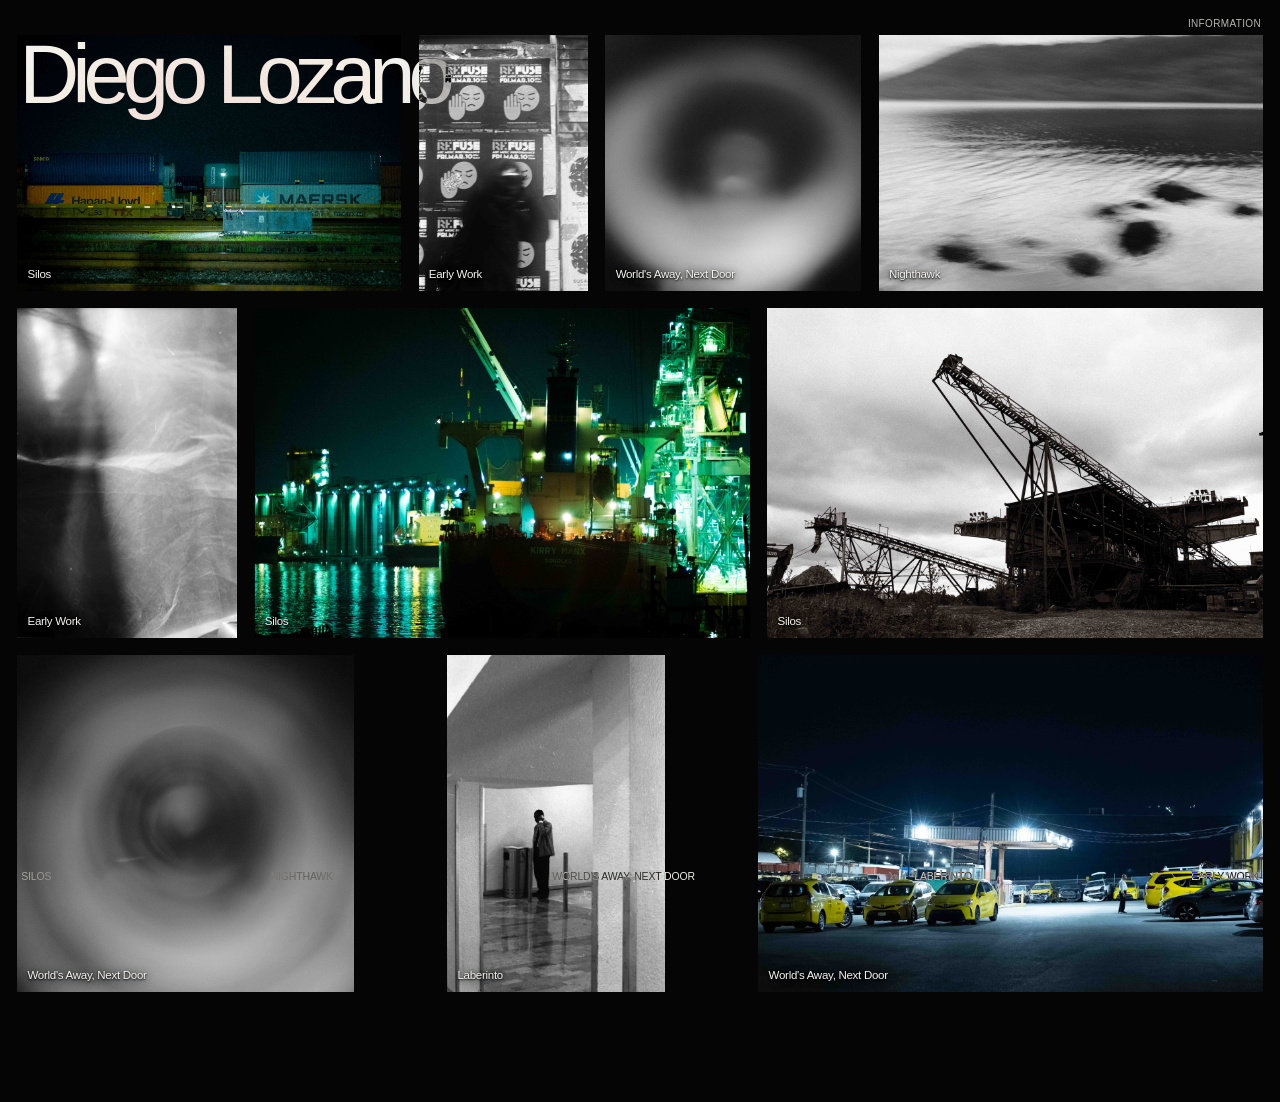
==== commit 6d3789a5: "Update10/29-1300" ====
--- a/index.html
+++ b/index.html
@@ -51,6 +51,14 @@
           <img src="images/Silos/Douglas.jpg" alt="Silos — Douglas" loading="lazy">
           <span class="tag">Silos</span>
         </a>
+        <a class="tile" href="#project-01">
+          <img src="images/Silos/Silos-10.jpg" alt="Silos — Railyard" loading="lazy">
+          <span class="tag">Silos</span>
+        </a>
+        <a class="tile" href="#project-01">
+          <img src="images/Silos/Silos-8.jpg" alt="Silos — Pulp" loading="lazy">
+          <span class="tag">Silos</span>
+        </a>
         <a class="tile" href="#project-03">
           <img src="images/Nighthawk/on the rocks.jpg" alt="Nighthawk — Cates" loading="lazy">
           <span class="tag">Nighthawk</span>
@@ -95,8 +103,104 @@
       <!-- Project 01 images. Each <figure> is one image. Copy/paste a <figure> block to add another. -->
       <div class="shots">
           <figure class="shot">
-            <img src="images/Silos/Douglas.jpg" alt="Douglas" loading="lazy">
-            <figcaption><strong>Douglas</strong> // 2026</figcaption>
+            <img src="images/Silos/Silos-1.jpg" alt="Redlight" loading="lazy">
+            <figcaption><strong>Redlight</strong> // 2026</figcaption>
+          </figure>
+          <figure class="shot">
+            <img src="images/Silos/Silos-2.jpg" alt="Crane From the Creek" loading="lazy">
+            <figcaption><strong>Crane From the Creek</strong> // 2026</figcaption>
+          </figure>
+          <figure class="shot">
+            <img src="images/Silos/Silos-3.jpg" alt="Silos-3" loading="lazy">
+            <figcaption><strong>Silos-3</strong> // 2026</figcaption>
+          </figure>
+          <figure class="shot">
+            <img src="images/Silos/Silos-4.jpg" alt="Silos-4" loading="lazy">
+            <figcaption><strong>Silos-4</strong> // 2026</figcaption>
+          </figure>
+          <figure class="shot">
+            <img src="images/Silos/Silos-5.jpg" alt="Silos-5" loading="lazy">
+            <figcaption><strong>Silos-5</strong> // 2026</figcaption>
+          </figure>
+          <figure class="shot">
+            <img src="images/Silos/Silos-6.jpg" alt="Silos-6" loading="lazy">
+            <figcaption><strong>Silos-6</strong> // 2026</figcaption>
+          </figure>
+          <figure class="shot">
+            <img src="images/Silos/Silos-7.jpg" alt="Silos-7" loading="lazy">
+            <figcaption><strong>Silos-7</strong> // 2026</figcaption>
+          </figure>
+          <figure class="shot">
+            <img src="images/Silos/Silos-8.jpg" alt="Silos-8" loading="lazy">
+            <figcaption><strong>Silos-8</strong> // 2026</figcaption>
+          </figure>
+          <figure class="shot">
+            <img src="images/Silos/Silos-9.jpg" alt="Silos-9" loading="lazy">
+            <figcaption><strong>Silos-9</strong> // 2026</figcaption>
+          </figure>
+          <figure class="shot">
+            <img src="images/Silos/Silos-10.jpg" alt="Silos-10" loading="lazy">
+            <figcaption><strong>Silos-10</strong> // 2026</figcaption>
+          </figure>
+          <figure class="shot">
+            <img src="images/Silos/Silos-11.jpg" alt="Silos-11" loading="lazy">
+            <figcaption><strong>Silos-11</strong> // 2026</figcaption>
+          </figure>
+          <figure class="shot">
+            <img src="images/Silos/Silos-12.jpg" alt="Silos-12" loading="lazy">
+            <figcaption><strong>Silos-12</strong> // 2026</figcaption>
+          </figure>
+          <figure class="shot">
+            <img src="images/Silos/Silos-13.jpg" alt="Silos-13" loading="lazy">
+            <figcaption><strong>Silos-13</strong> // 2026</figcaption>
+          </figure>
+          <figure class="shot">
+            <img src="images/Silos/Silos-14.jpg" alt="Silos-14" loading="lazy">
+            <figcaption><strong>Silos-14</strong> // 2026</figcaption>
+          </figure>
+          <figure class="shot">
+            <img src="images/Silos/Silos-15.jpg" alt="Silos-15" loading="lazy">
+            <figcaption><strong>Silos-15</strong> // 2026</figcaption>
+          </figure>
+          <figure class="shot">
+            <img src="images/Silos/Silos-16.jpg" alt="Silos-16" loading="lazy">
+            <figcaption><strong>Silos-16</strong> // 2026</figcaption>
+          </figure>
+          <figure class="shot">
+            <img src="images/Silos/Silos-17.jpg" alt="Silos-17" loading="lazy">
+            <figcaption><strong>Silos-17</strong> // 2026</figcaption>
+          </figure>
+          <figure class="shot">
+            <img src="images/Silos/Silos-18.jpg" alt="Silos-18" loading="lazy">
+            <figcaption><strong>Silos-18</strong> // 2026</figcaption>
+          </figure>
+          <figure class="shot">
+            <img src="images/Silos/Silos-19.jpg" alt="Silos-19" loading="lazy">
+            <figcaption><strong>Silos-19</strong> // 2026</figcaption>
+          </figure>
+          <figure class="shot">
+            <img src="images/Silos/Silos-20.jpg" alt="Silos-20" loading="lazy">
+            <figcaption><strong>Silos-20</strong> // 2026</figcaption>
+          </figure>
+          <figure class="shot">
+            <img src="images/Silos/Silos-21.jpg" alt="Silos-21" loading="lazy">
+            <figcaption><strong>Silos-21</strong> // 2026</figcaption>
+          </figure>
+          <figure class="shot">
+            <img src="images/Silos/Silos-22.jpg" alt="Silos-22" loading="lazy">
+            <figcaption><strong>Silos-22</strong> // 2026</figcaption>
+          </figure>
+          <figure class="shot">
+            <img src="images/Silos/Silos-23.jpg" alt="Silos-23" loading="lazy">
+            <figcaption><strong>Silos-23</strong> // 2026</figcaption>
+          </figure>
+          <figure class="shot">
+            <img src="images/Silos/Silos-24.jpg" alt="Silos-24" loading="lazy">
+            <figcaption><strong>Silos-24</strong> // 2026</figcaption>
+          </figure>
+          <figure class="shot">
+            <img src="images/Silos/Silos-25.jpg" alt="Silos-25" loading="lazy">
+            <figcaption><strong>Silos-25</strong> // 2026</figcaption>
           </figure>
       </div>
 
--- a/css/style.css
+++ b/css/style.css
@@ -159,6 +159,7 @@
   right: 0;
   bottom: 0;
   z-index: 20;
+  mix-blend-mode: difference;   /* same inverting effect as the logo */
   display: flex;
   justify-content: space-between;   /* equal spacing from left edge to right edge */
   align-items: flex-end;
@@ -170,8 +171,8 @@
 
 #nav a {
   pointer-events: auto;
-  background: var(--fg);
-  color: #050505;
+  background: none;             /* white box removed */
+  color: var(--fg);             /* same color as the logo, so it inverts the same way */
   font-size: clamp(0.58rem, 0.82vw, 0.78rem);
   text-transform: uppercase;
   letter-spacing: -0.015em;
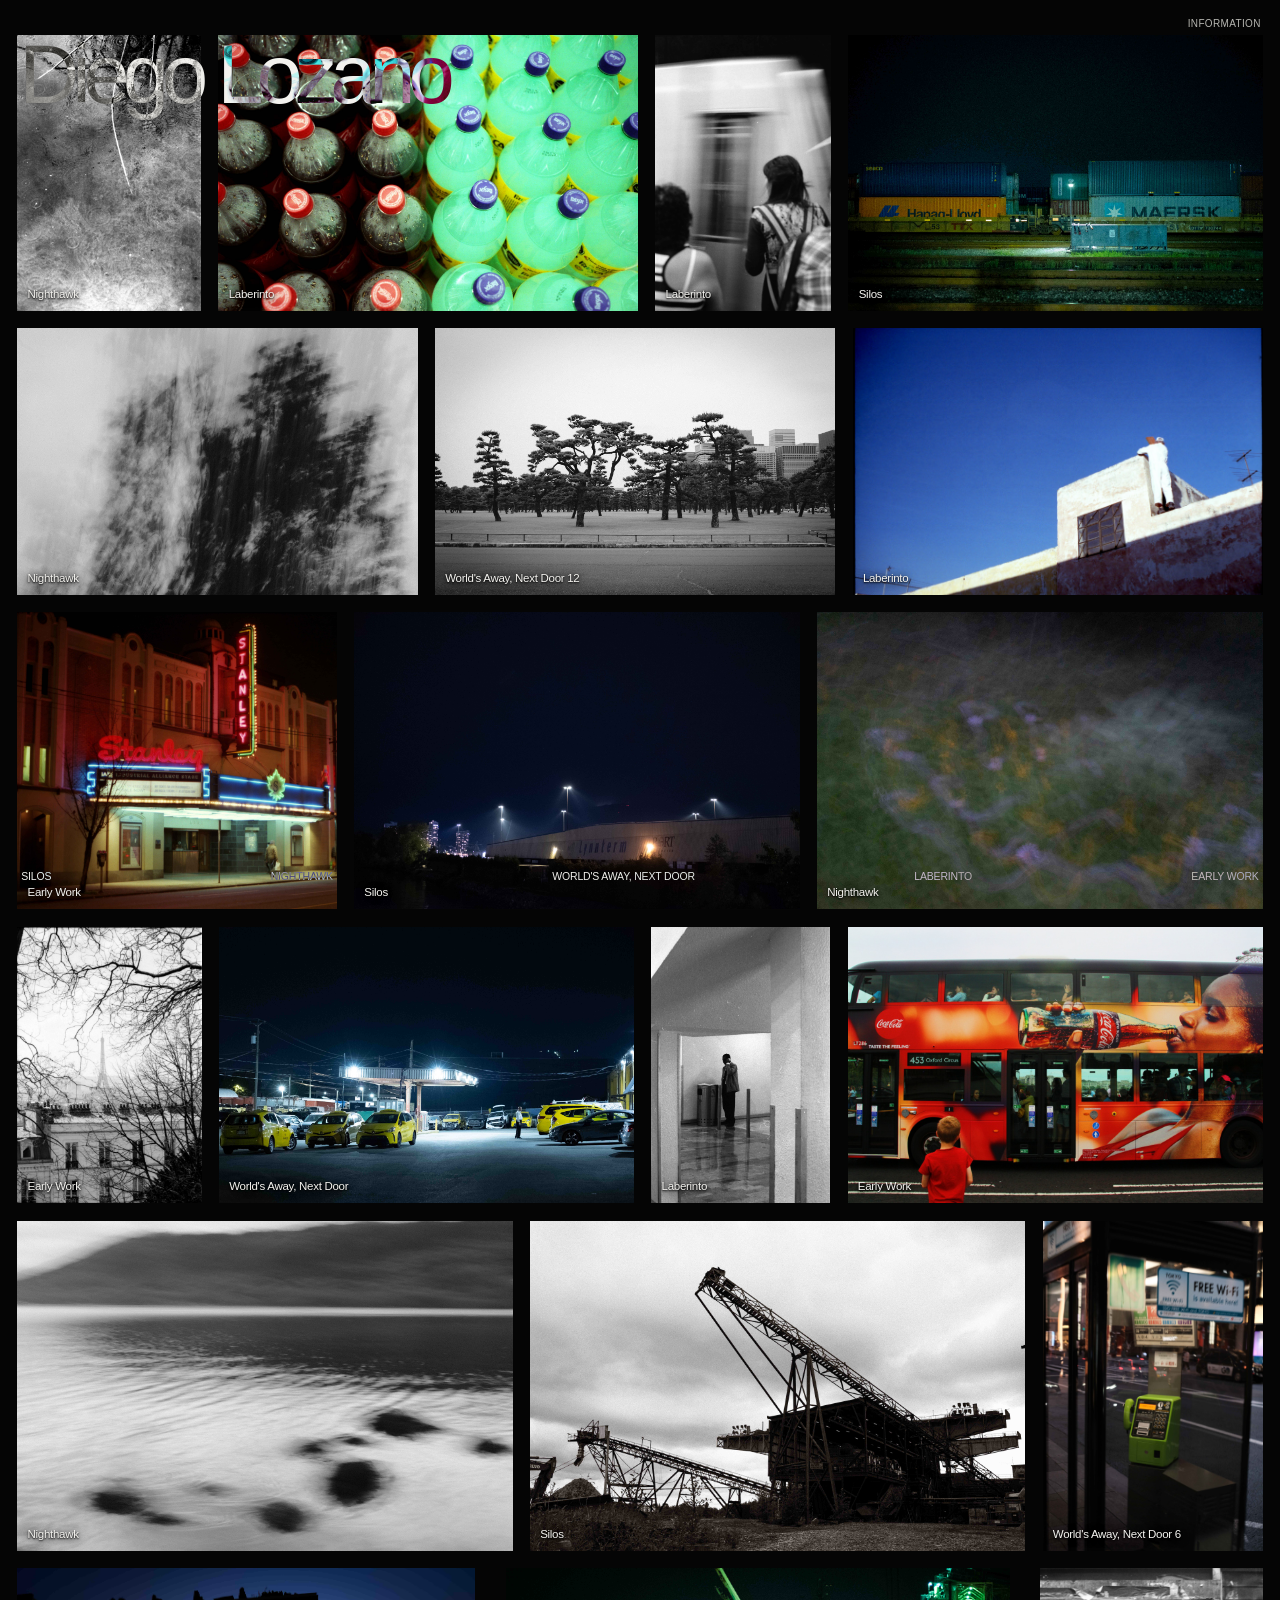
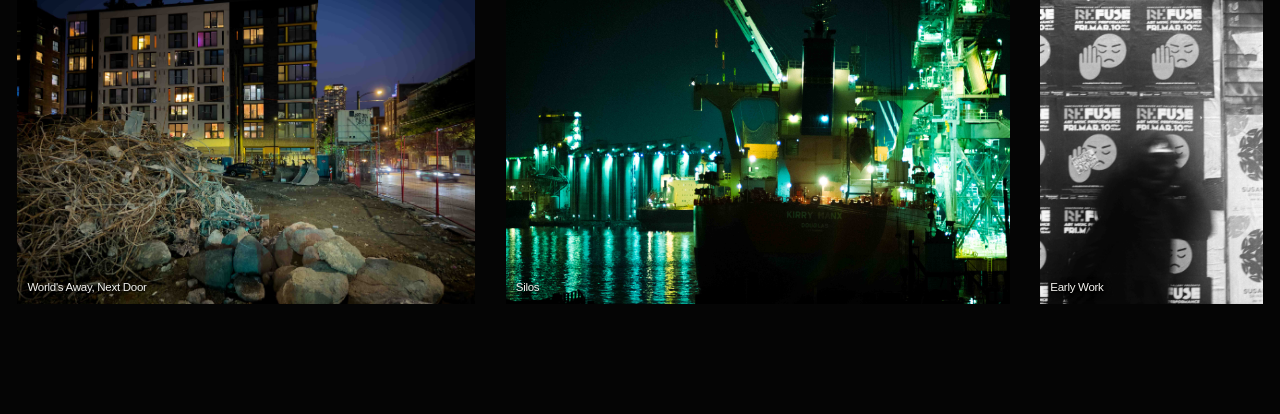
==== commit 9247e30a: "update10/30" ====
--- a/index.html
+++ b/index.html
@@ -1,52 +1,55 @@
 <!doctype html>
 <html lang="en">
-  <head>
-    <meta charset="utf-8">
-    <meta name="viewport" content="width=device-width, initial-scale=1, viewport-fit=cover">
-    <title>Diego Lozano — Photography</title>
-
-    <!-- Search engine (Google) info. Keep these. -->
-    <meta name="google-site-verification" content="NWBZDqieFOgdbKNnO4wCdwGEKnG5VCzNBWxx4-FIawM">
-    <meta name="description" content="Portfolio of Diego Lozano, photographer based in Vancouver, British Columbia.">
-    <meta property="og:title" content="Diego Lozano — Photography">
-    <meta property="og:description" content="Portfolio of Diego Lozano, photographer based in Vancouver, British Columbia.">
-    <meta property="og:image" content="https://dlozanonieto.github.io/images/World's%20Away,%20Next%20Door/Taxi%20Gas.jpg">
-    <meta property="og:type" content="website">
-    <link rel="canonical" href="https://dlozanonieto.github.io/">
-
-    <!-- Font and stylesheet -->
-    <link rel="preconnect" href="https://fonts.googleapis.com">
-    <link rel="preconnect" href="https://fonts.gstatic.com" crossorigin>
-    <link href="https://fonts.googleapis.com/css2?family=Inter:wght@200;300;400;500&display=swap" rel="stylesheet">
-    <link rel="stylesheet" href="css/style.css">
-  </head>
-
-  <body class="home">
-
-    <!-- LOGO: your name, top left. Clicking it goes to the home page. -->
-    <a id="logo" href="#home" aria-label="Diego Lozano home">Diego Lozano</a>
-
-    <!-- INFORMATION BUTTON: top right. Opens the information panel on top of whatever page you are on. -->
-    <nav id="archive-nav" aria-label="Site sections">
-      <a href="#information">Information</a>
-    </nav>
-
-    <!-- ================= PAGES =================
+
+<head>
+  <meta charset="utf-8">
+  <meta name="viewport" content="width=device-width, initial-scale=1, viewport-fit=cover">
+  <title>Diego Lozano — Photography</title>
+
+  <!-- Search engine (Google) info. Keep these. -->
+  <meta name="google-site-verification" content="NWBZDqieFOgdbKNnO4wCdwGEKnG5VCzNBWxx4-FIawM">
+  <meta name="description" content="Portfolio of Diego Lozano, photographer based in Vancouver, British Columbia.">
+  <meta property="og:title" content="Diego Lozano — Photography">
+  <meta property="og:description"
+    content="Portfolio of Diego Lozano, photographer based in Vancouver, British Columbia.">
+  <meta property="og:image"
+    content="https://dlozanonieto.github.io/images/World's%20Away,%20Next%20Door/Taxi%20Gas.jpg">
+  <meta property="og:type" content="website">
+  <link rel="canonical" href="https://dlozanonieto.github.io/">
+
+  <!-- Font and stylesheet -->
+  <link rel="preconnect" href="https://fonts.googleapis.com">
+  <link rel="preconnect" href="https://fonts.gstatic.com" crossorigin>
+  <link href="https://fonts.googleapis.com/css2?family=Inter:wght@200;300;400;500&display=swap" rel="stylesheet">
+  <link rel="stylesheet" href="css/style.css">
+</head>
+
+<body class="home">
+
+  <!-- LOGO: your name, top left. Clicking it goes to the home page. -->
+  <a id="logo" href="#home" aria-label="Diego Lozano home">Diego Lozano</a>
+
+  <!-- INFORMATION BUTTON: top right. Opens the information panel on top of whatever page you are on. -->
+  <nav id="archive-nav" aria-label="Site sections">
+    <a href="#information">Information</a>
+  </nav>
+
+  <!-- ================= PAGES =================
          Only ONE page below is visible at a time (the others have "hidden").
          script.js shows and hides them. -->
-    <main id="app" aria-label="Selected works gallery">
-
-      <!-- ============ HOME PAGE ============ -->
-      <div class="page" id="home">
-
-        <!-- Space at the top of the home page (you can type small intro text inside if you want) -->
-        <div class="home-intro"></div>
-
-        <!-- Home gallery. Each <a class="tile"> is one picture on the home page.
+  <main id="app" aria-label="Selected works gallery">
+
+    <!-- ============ HOME PAGE ============ -->
+    <div class="page" id="home">
+
+      <!-- Space at the top of the home page (you can type small intro text inside if you want) -->
+      <div class="home-intro"></div>
+
+      <!-- Home gallery. Each <a class="tile"> is one picture on the home page.
              The order is shuffled every time the page loads.
              To remove a picture from the home page, delete its tile.
              To add one, copy a tile and change the link, image path and name. -->
-        <div class="gallery" id="gallery">
+      <div class="gallery" id="gallery">
         <a class="tile" href="#project-01">
           <img src="images/Silos/Douglas.jpg" alt="Silos — Douglas" loading="lazy">
           <span class="tag">Silos</span>
@@ -63,145 +66,185 @@
           <img src="images/Nighthawk/on the rocks.jpg" alt="Nighthawk — Cates" loading="lazy">
           <span class="tag">Nighthawk</span>
         </a>
+        <a class="tile" href="#project-03">
+          <img src="images/Nighthawk/Nighthawk-7.jpg" alt="Nighthawk — Nighthawk-7" loading="lazy">
+          <span class="tag">Nighthawk</span>
+        </a>
+        <a class="tile" href="#project-03">
+          <img src="images/Nighthawk/Nighthawk-3.jpg" alt="Nighthawk — Nighthawk-3" loading="lazy">
+          <span class="tag">Nighthawk</span>
+        </a>
         <a class="tile" href="#project-02">
-          <img src="images/World's Away, Next Door/Taxi Gas.jpg" alt="World's Away, Next Door — Taxi gas" loading="lazy">
+          <img src="images/World's Away, Next Door/Taxi Gas.jpg" alt="World's Away, Next Door — Taxi gas"
+            loading="lazy">
           <span class="tag">World's Away, Next Door</span>
         </a>
         <a class="tile" href="#project-02">
-          <img src="images/World's Away, Next Door/glass.jpg" alt="World's Away, Next Door — Glass" loading="lazy">
-          <span class="tag">World's Away, Next Door</span>
+          <img src="images/World's Away, Next Door/WorldsAway-6.jpg" alt="World's Away, Next Door — 6" loading="lazy">
+          <span class="tag">World's Away, Next Door 6</span>
         </a>
         <a class="tile" href="#project-02">
-          <img src="images/World's Away, Next Door/glass2.jpg" alt="World's Away, Next Door — Glass 2" loading="lazy">
-          <span class="tag">World's Away, Next Door</span>
+          <img src="images/World's Away, Next Door/WorldsAway-12.jpg" alt="World's Away, Next Door —  12" loading="lazy">
+          <span class="tag">World's Away, Next Door 12</span>
         </a>
         <a class="tile" href="#project-05">
           <img src="images/Laberinto/hola aeropuerto.jpg" alt="Laberinto — Hola, Aeropuerto" loading="lazy">
           <span class="tag">Laberinto</span>
         </a>
+        <a class="tile" href="#project-05">
+          <img src="images/Laberinto/Lbaerinto-15.jpg" alt="Laberinto — Lbaerinto-15" loading="lazy">
+          <span class="tag">Laberinto</span>
+        </a>
+        <a class="tile" href="#project-05">
+          <img src="images/Laberinto/Lbaerinto-2.jpg" alt="Laberinto — Lbaerinto-2" loading="lazy">
+          <span class="tag">Laberinto</span>
+        </a>
         <a class="tile" href="#project-06">
           <img src="images/Early Work/refuse.jpg" alt="Early Work — Refuse" loading="lazy">
           <span class="tag">Early Work</span>
         </a>
         <a class="tile" href="#project-06">
-          <img src="images/Early Work/Aire Plastique.jpg" alt="Early Work — Aire Plastique" loading="lazy">
+          <img src="images/Early Work/EarlyWork-1.jpg" alt="Early Work — Aire Plastique" loading="lazy">
           <span class="tag">Early Work</span>
-        </a>
-        </div>
-      </div>
+        </a>        <a class="tile" href="#project-01">
+          <img src="images/Silos/Silos-12.jpg" alt="Silos — Silos-12" loading="lazy">
+          <span class="tag">Silos</span>
+        </a>
+        <a class="tile" href="#project-03">
+          <img src="images/Nighthawk/Nighthawk-6.jpg" alt="Nighthawk — Nighthawk-6" loading="lazy">
+          <span class="tag">Nighthawk</span>
+        </a>
+        <a class="tile" href="#project-02">
+          <img src="images/World's Away, Next Door/WorldsAway-20.jpg" alt="World's Away, Next Door — WorldsAway-20" loading="lazy">
+          <span class="tag">World's Away, Next Door</span>
+        </a>
+        <a class="tile" href="#project-05">
+          <img src="images/Laberinto/Lbaerinto-9.jpg" alt="Laberinto — Lbaerinto-9" loading="lazy">
+          <span class="tag">Laberinto</span>
+        </a>
+        <a class="tile" href="#project-06">
+          <img src="images/Early Work/EarlyWork-14.jpg" alt="Early Work — EarlyWork-14" loading="lazy">
+          <span class="tag">Early Work</span>
+        </a>
+        <a class="tile" href="#project-06">
+          <img src="images/Early Work/EarlyWork-24.jpg" alt="Early Work — EarlyWork-24" loading="lazy">
+          <span class="tag">Early Work</span>
+        </a>      </div>
+    </div>
 
     <!-- ============ PROJECT 01: SILOS ============ -->
     <article class="project page" id="project-01" hidden>
       <header class="project-head">
         <div>
-          <div class="meta">Photography — 2026</div>   <!-- small line above the title: type — year -->
-          <h1>Silos</h1>                          <!-- project title -->
-        </div>
-        <p class="blurb">This is the project 01 description. Replace this text with two or three sentences about the project.</p>
+          <div class="meta">Photography — 2026</div> <!-- small line above the title: type — year -->
+          <h1>Silos</h1> <!-- project title -->
+        </div>
+        <p class="blurb">This is the project 01 description. Replace this text with two or three sentences about the
+          project.</p>
       </header>
 
       <!-- Project 01 images. Each <figure> is one image. Copy/paste a <figure> block to add another. -->
       <div class="shots">
-          <figure class="shot">
-            <img src="images/Silos/Silos-1.jpg" alt="Redlight" loading="lazy">
-            <figcaption><strong>Redlight</strong> // 2026</figcaption>
-          </figure>
-          <figure class="shot">
-            <img src="images/Silos/Silos-2.jpg" alt="Crane From the Creek" loading="lazy">
-            <figcaption><strong>Crane From the Creek</strong> // 2026</figcaption>
-          </figure>
-          <figure class="shot">
-            <img src="images/Silos/Silos-3.jpg" alt="Silos-3" loading="lazy">
-            <figcaption><strong>Silos-3</strong> // 2026</figcaption>
-          </figure>
-          <figure class="shot">
-            <img src="images/Silos/Silos-4.jpg" alt="Silos-4" loading="lazy">
-            <figcaption><strong>Silos-4</strong> // 2026</figcaption>
-          </figure>
-          <figure class="shot">
-            <img src="images/Silos/Silos-5.jpg" alt="Silos-5" loading="lazy">
-            <figcaption><strong>Silos-5</strong> // 2026</figcaption>
-          </figure>
-          <figure class="shot">
-            <img src="images/Silos/Silos-6.jpg" alt="Silos-6" loading="lazy">
-            <figcaption><strong>Silos-6</strong> // 2026</figcaption>
-          </figure>
-          <figure class="shot">
-            <img src="images/Silos/Silos-7.jpg" alt="Silos-7" loading="lazy">
-            <figcaption><strong>Silos-7</strong> // 2026</figcaption>
-          </figure>
-          <figure class="shot">
-            <img src="images/Silos/Silos-8.jpg" alt="Silos-8" loading="lazy">
-            <figcaption><strong>Silos-8</strong> // 2026</figcaption>
-          </figure>
-          <figure class="shot">
-            <img src="images/Silos/Silos-9.jpg" alt="Silos-9" loading="lazy">
-            <figcaption><strong>Silos-9</strong> // 2026</figcaption>
-          </figure>
-          <figure class="shot">
-            <img src="images/Silos/Silos-10.jpg" alt="Silos-10" loading="lazy">
-            <figcaption><strong>Silos-10</strong> // 2026</figcaption>
-          </figure>
-          <figure class="shot">
-            <img src="images/Silos/Silos-11.jpg" alt="Silos-11" loading="lazy">
-            <figcaption><strong>Silos-11</strong> // 2026</figcaption>
-          </figure>
-          <figure class="shot">
-            <img src="images/Silos/Silos-12.jpg" alt="Silos-12" loading="lazy">
-            <figcaption><strong>Silos-12</strong> // 2026</figcaption>
-          </figure>
-          <figure class="shot">
-            <img src="images/Silos/Silos-13.jpg" alt="Silos-13" loading="lazy">
-            <figcaption><strong>Silos-13</strong> // 2026</figcaption>
-          </figure>
-          <figure class="shot">
-            <img src="images/Silos/Silos-14.jpg" alt="Silos-14" loading="lazy">
-            <figcaption><strong>Silos-14</strong> // 2026</figcaption>
-          </figure>
-          <figure class="shot">
-            <img src="images/Silos/Silos-15.jpg" alt="Silos-15" loading="lazy">
-            <figcaption><strong>Silos-15</strong> // 2026</figcaption>
-          </figure>
-          <figure class="shot">
-            <img src="images/Silos/Silos-16.jpg" alt="Silos-16" loading="lazy">
-            <figcaption><strong>Silos-16</strong> // 2026</figcaption>
-          </figure>
-          <figure class="shot">
-            <img src="images/Silos/Silos-17.jpg" alt="Silos-17" loading="lazy">
-            <figcaption><strong>Silos-17</strong> // 2026</figcaption>
-          </figure>
-          <figure class="shot">
-            <img src="images/Silos/Silos-18.jpg" alt="Silos-18" loading="lazy">
-            <figcaption><strong>Silos-18</strong> // 2026</figcaption>
-          </figure>
-          <figure class="shot">
-            <img src="images/Silos/Silos-19.jpg" alt="Silos-19" loading="lazy">
-            <figcaption><strong>Silos-19</strong> // 2026</figcaption>
-          </figure>
-          <figure class="shot">
-            <img src="images/Silos/Silos-20.jpg" alt="Silos-20" loading="lazy">
-            <figcaption><strong>Silos-20</strong> // 2026</figcaption>
-          </figure>
-          <figure class="shot">
-            <img src="images/Silos/Silos-21.jpg" alt="Silos-21" loading="lazy">
-            <figcaption><strong>Silos-21</strong> // 2026</figcaption>
-          </figure>
-          <figure class="shot">
-            <img src="images/Silos/Silos-22.jpg" alt="Silos-22" loading="lazy">
-            <figcaption><strong>Silos-22</strong> // 2026</figcaption>
-          </figure>
-          <figure class="shot">
-            <img src="images/Silos/Silos-23.jpg" alt="Silos-23" loading="lazy">
-            <figcaption><strong>Silos-23</strong> // 2026</figcaption>
-          </figure>
-          <figure class="shot">
-            <img src="images/Silos/Silos-24.jpg" alt="Silos-24" loading="lazy">
-            <figcaption><strong>Silos-24</strong> // 2026</figcaption>
-          </figure>
-          <figure class="shot">
-            <img src="images/Silos/Silos-25.jpg" alt="Silos-25" loading="lazy">
-            <figcaption><strong>Silos-25</strong> // 2026</figcaption>
-          </figure>
+        <figure class="shot">
+          <img src="images/Silos/Silos-1.jpg" alt="Redlight" loading="lazy">
+          <figcaption><strong>Redlight</strong> // 2026</figcaption>
+        </figure>
+        <figure class="shot">
+          <img src="images/Silos/Silos-2.jpg" alt="Crane From the Creek" loading="lazy">
+          <figcaption><strong>Crane From the Creek</strong> // 2026</figcaption>
+        </figure>
+        <figure class="shot">
+          <img src="images/Silos/Silos-3.jpg" alt="Silos-3" loading="lazy">
+          <figcaption><strong>Silos-3</strong> // 2026</figcaption>
+        </figure>
+        <figure class="shot">
+          <img src="images/Silos/Silos-4.jpg" alt="Silos-4" loading="lazy">
+          <figcaption><strong>Silos-4</strong> // 2026</figcaption>
+        </figure>
+        <figure class="shot">
+          <img src="images/Silos/Silos-5.jpg" alt="Silos-5" loading="lazy">
+          <figcaption><strong>Silos-5</strong> // 2026</figcaption>
+        </figure>
+        <figure class="shot">
+          <img src="images/Silos/Silos-6.jpg" alt="Silos-6" loading="lazy">
+          <figcaption><strong>Silos-6</strong> // 2026</figcaption>
+        </figure>
+        <figure class="shot">
+          <img src="images/Silos/Silos-7.jpg" alt="Silos-7" loading="lazy">
+          <figcaption><strong>Silos-7</strong> // 2026</figcaption>
+        </figure>
+        <figure class="shot">
+          <img src="images/Silos/Silos-8.jpg" alt="Silos-8" loading="lazy">
+          <figcaption><strong>Silos-8</strong> // 2026</figcaption>
+        </figure>
+        <figure class="shot">
+          <img src="images/Silos/Silos-9.jpg" alt="Silos-9" loading="lazy">
+          <figcaption><strong>Silos-9</strong> // 2026</figcaption>
+        </figure>
+        <figure class="shot">
+          <img src="images/Silos/Silos-10.jpg" alt="Silos-10" loading="lazy">
+          <figcaption><strong>Silos-10</strong> // 2026</figcaption>
+        </figure>
+        <figure class="shot">
+          <img src="images/Silos/Silos-11.jpg" alt="Silos-11" loading="lazy">
+          <figcaption><strong>Silos-11</strong> // 2026</figcaption>
+        </figure>
+        <figure class="shot">
+          <img src="images/Silos/Silos-12.jpg" alt="Silos-12" loading="lazy">
+          <figcaption><strong>Silos-12</strong> // 2026</figcaption>
+        </figure>
+        <figure class="shot">
+          <img src="images/Silos/Silos-13.jpg" alt="Silos-13" loading="lazy">
+          <figcaption><strong>Silos-13</strong> // 2026</figcaption>
+        </figure>
+        <figure class="shot">
+          <img src="images/Silos/Silos-14.jpg" alt="Silos-14" loading="lazy">
+          <figcaption><strong>Silos-14</strong> // 2026</figcaption>
+        </figure>
+        <figure class="shot">
+          <img src="images/Silos/Silos-15.jpg" alt="Silos-15" loading="lazy">
+          <figcaption><strong>Silos-15</strong> // 2026</figcaption>
+        </figure>
+        <figure class="shot">
+          <img src="images/Silos/Silos-16.jpg" alt="Silos-16" loading="lazy">
+          <figcaption><strong>Silos-16</strong> // 2026</figcaption>
+        </figure>
+        <figure class="shot">
+          <img src="images/Silos/Silos-17.jpg" alt="Silos-17" loading="lazy">
+          <figcaption><strong>Silos-17</strong> // 2026</figcaption>
+        </figure>
+        <figure class="shot">
+          <img src="images/Silos/Silos-18.jpg" alt="Silos-18" loading="lazy">
+          <figcaption><strong>Silos-18</strong> // 2026</figcaption>
+        </figure>
+        <figure class="shot">
+          <img src="images/Silos/Silos-19.jpg" alt="Silos-19" loading="lazy">
+          <figcaption><strong>Silos-19</strong> // 2026</figcaption>
+        </figure>
+        <figure class="shot">
+          <img src="images/Silos/Silos-20.jpg" alt="Silos-20" loading="lazy">
+          <figcaption><strong>Silos-20</strong> // 2026</figcaption>
+        </figure>
+        <figure class="shot">
+          <img src="images/Silos/Silos-21.jpg" alt="Silos-21" loading="lazy">
+          <figcaption><strong>Silos-21</strong> // 2026</figcaption>
+        </figure>
+        <figure class="shot">
+          <img src="images/Silos/Silos-22.jpg" alt="Silos-22" loading="lazy">
+          <figcaption><strong>Silos-22</strong> // 2026</figcaption>
+        </figure>
+        <figure class="shot">
+          <img src="images/Silos/Silos-23.jpg" alt="Silos-23" loading="lazy">
+          <figcaption><strong>Silos-23</strong> // 2026</figcaption>
+        </figure>
+        <figure class="shot">
+          <img src="images/Silos/Silos-24.jpg" alt="Silos-24" loading="lazy">
+          <figcaption><strong>Silos-24</strong> // 2026</figcaption>
+        </figure>
+        <figure class="shot">
+          <img src="images/Silos/Silos-25.jpg" alt="Silos-25" loading="lazy">
+          <figcaption><strong>Silos-25</strong> // 2026</figcaption>
+        </figure>
       </div>
 
       <!-- Link to the next project -->
@@ -211,18 +254,71 @@
     <article class="project page" id="project-03" hidden>
       <header class="project-head">
         <div>
-          <div class="meta">Photography — 2021</div>   <!-- small line above the title: type — year -->
-          <h1>Nighthawk</h1>                          <!-- project title -->
-        </div>
-        <p class="blurb">This is the project 03 description. Replace this text with two or three sentences about the project.</p>
+          <div class="meta">Photography — 2021</div> <!-- small line above the title: type — year -->
+          <h1>Nighthawk</h1> <!-- project title -->
+        </div>
+        <p class="blurb">This is the project 03 description. Replace this text with two or three sentences about the
+          project.</p>
       </header>
 
       <!-- Project 03 images. Each <figure> is one image. Copy/paste a <figure> block to add another. -->
       <div class="shots">
-          <figure class="shot">
-            <img src="images/Nighthawk/on the rocks.jpg" alt="Cates" loading="lazy">
-            <figcaption><strong>Cates</strong> // 2021</figcaption>
-          </figure>
+        <figure class="shot">
+          <img src="images/Nighthawk/on the rocks.jpg" alt="Cates" loading="lazy">
+          <figcaption><strong>Cates</strong> // 2021</figcaption>
+        </figure>
+        <figure class="shot">
+          <img src="images/Nighthawk/Nighthawk-2.jpg" alt="Nighthawk-2" loading="lazy">
+          <figcaption><strong>Nighthawk-2</strong> // 2021</figcaption>
+        </figure>
+        <figure class="shot">
+          <img src="images/Nighthawk/Nighthawk-3.jpg" alt="Nighthawk-3" loading="lazy">
+          <figcaption><strong>Nighthawk-3</strong> // 2021</figcaption>
+        </figure>
+        <figure class="shot">
+          <img src="images/Nighthawk/Nighthawk-4.jpg" alt="Nighthawk-4" loading="lazy">
+          <figcaption><strong>Nighthawk-4</strong> // 2021</figcaption>
+        </figure>
+        <figure class="shot">
+          <img src="images/Nighthawk/Nighthawk-5.jpg" alt="Nighthawk-5" loading="lazy">
+          <figcaption><strong>Nighthawk-5</strong> // 2021</figcaption>
+        </figure>
+        <figure class="shot">
+          <img src="images/Nighthawk/Nighthawk-6.jpg" alt="Nighthawk-6" loading="lazy">
+          <figcaption><strong>Nighthawk-6</strong> // 2021</figcaption>
+        </figure>
+        <figure class="shot">
+          <img src="images/Nighthawk/Nighthawk-7.jpg" alt="Nighthawk-7" loading="lazy">
+          <figcaption><strong>Nighthawk-7</strong> // 2021</figcaption>
+        </figure>
+        <figure class="shot">
+          <img src="images/Nighthawk/Nighthawk-8.jpg" alt="Nighthawk-8" loading="lazy">
+          <figcaption><strong>Nighthawk-8</strong> // 2021</figcaption>
+        </figure>
+        <figure class="shot">
+          <img src="images/Nighthawk/Nighthawk-9.jpg" alt="Nighthawk-9" loading="lazy">
+          <figcaption><strong>Nighthawk-9</strong> // 2021</figcaption>
+        </figure>
+        <figure class="shot">
+          <img src="images/Nighthawk/Nighthawk-10.jpg" alt="Nighthawk-10" loading="lazy">
+          <figcaption><strong>Nighthawk-10</strong> // 2021</figcaption>
+        </figure>
+        <figure class="shot">
+          <img src="images/Nighthawk/Nighthawk-11.jpg" alt="Nighthawk-11" loading="lazy">
+          <figcaption><strong>Nighthawk-11</strong> // 2021</figcaption>
+        </figure>
+        <figure class="shot">
+          <img src="images/Nighthawk/Nighthawk-12.jpg" alt="Nighthawk-12" loading="lazy">
+          <figcaption><strong>Nighthawk-12</strong> // 2021</figcaption>
+        </figure>
+        <figure class="shot">
+          <img src="images/Nighthawk/Nighthawk-13.jpg" alt="Nighthawk-13" loading="lazy">
+          <figcaption><strong>Nighthawk-13</strong> // 2021</figcaption>
+        </figure>
+        <figure class="shot">
+          <img src="images/Nighthawk/Nighthawk-14.jpg" alt="Nighthawk-14" loading="lazy">
+          <figcaption><strong>Nighthawk-14</strong> // 2021</figcaption>
+        </figure>
       </div>
 
       <!-- Link to the next project -->
@@ -232,23 +328,80 @@
     <article class="project page" id="project-02" hidden>
       <header class="project-head">
         <div>
-          <div class="meta">Photography — 2021–2026</div>   <!-- small line above the title: type — year -->
-          <h1>World's Away, Next Door</h1>                          <!-- project title -->
-        </div>
-        <p class="blurb">This is the project 02 description. Replace this text with two or three sentences about the project.</p>
+          <div class="meta">Photography — 2021–2026</div> <!-- small line above the title: type — year -->
+          <h1>World's Away, Next Door</h1> <!-- project title -->
+        </div>
+        <p class="blurb">This is the project 02 description. Replace this text with two or three sentences about the
+          project.</p>
       </header>
 
       <!-- Project 02 images. Each <figure> is one image. Copy/paste a <figure> block to add another. -->
       <div class="shots">
-          <!-- Image 1: full width -->
-          <figure class="shot">
-            <img src="images/World's Away, Next Door/Taxi Gas.jpg" alt="Taxi gas" loading="lazy">
-            <figcaption><strong>Taxi gas</strong> // 2026</figcaption>
-          </figure>
-
-          <!-- Images 2 and 3: shown side by side as a pair.
-               To add a full-width image after the pair, copy a <figure> block and paste it below the pair. -->
-          <div class="two-up">
+        <!-- Image 1: full width -->
+        <figure class="shot">
+          <img src="images/World's Away, Next Door/Taxi Gas.jpg" alt="Taxi gas" loading="lazy">
+          <figcaption><strong>Taxi gas</strong> // 2026</figcaption>
+        </figure>
+        <!-- Three images side by side. Copy/paste a <figure> to swap images. -->
+        <div class="three-up">
+          <figure class="shot">
+            <img src="images/World's Away, Next Door/WorldsAway-3.jpg" alt="WorldsAway-3" loading="lazy">
+            <figcaption><strong>WorldsAway-3</strong> // 2021</figcaption>
+          </figure>
+          <figure class="shot">
+            <img src="images/World's Away, Next Door/WorldsAway-4.jpg" alt="WorldsAway-4" loading="lazy">
+            <figcaption><strong>WorldsAway-4</strong> // 2021</figcaption>
+          </figure>
+          <figure class="shot">
+            <img src="images/World's Away, Next Door/WorldsAway-5.jpg" alt="WorldsAway-5" loading="lazy">
+            <figcaption><strong>WorldsAway-5</strong> // 2021</figcaption>
+          </figure>
+        </div>
+        <figure class="shot">
+          <img src="images/World's Away, Next Door/WorldsAway-2.jpg" alt="WorldsAway-2" loading="lazy">
+          <figcaption><strong>WorldsAway-2</strong> // 2021</figcaption>
+        </figure>
+        <figure class="shot">
+          <img src="images/World's Away, Next Door/WorldsAway-6.jpg" alt="WorldsAway-6" loading="lazy">
+          <figcaption><strong>WorldsAway-6</strong> // 2021</figcaption>
+        </figure>
+        <figure class="shot">
+          <img src="images/World's Away, Next Door/WorldsAway-7.jpg" alt="WorldsAway-7" loading="lazy">
+          <figcaption><strong>WorldsAway-7</strong> // 2021</figcaption>
+        </figure>
+        <figure class="shot">
+          <img src="images/World's Away, Next Door/WorldsAway-8.jpg" alt="WorldsAway-8" loading="lazy">
+          <figcaption><strong>WorldsAway-8</strong> // 2021</figcaption>
+        </figure>
+        <figure class="shot">
+          <img src="images/World's Away, Next Door/WorldsAway-9.jpg" alt="WorldsAway-9" loading="lazy">
+          <figcaption><strong>WorldsAway-9</strong> // 2021</figcaption>
+        </figure>
+        <figure class="shot">
+          <img src="images/World's Away, Next Door/WorldsAway-10.jpg" alt="WorldsAway-10" loading="lazy">
+          <figcaption><strong>WorldsAway-10</strong> // 2021</figcaption>
+        </figure>
+        <figure class="shot">
+          <img src="images/World's Away, Next Door/WorldsAway-11.jpg" alt="WorldsAway-11" loading="lazy">
+          <figcaption><strong>WorldsAway-11</strong> // 2021</figcaption>
+        </figure>
+        <figure class="shot">
+          <img src="images/World's Away, Next Door/WorldsAway-12.jpg" alt="WorldsAway-12" loading="lazy">
+          <figcaption><strong>WorldsAway-12</strong> // 2021</figcaption>
+        </figure>
+        <figure class="shot">
+          <img src="images/World's Away, Next Door/WorldsAway-13.jpg" alt="WorldsAway-13" loading="lazy">
+          <figcaption><strong>WorldsAway-13</strong> // 2021</figcaption>
+        </figure>
+        <figure class="shot">
+          <img src="images/World's Away, Next Door/WorldsAway-14.jpg" alt="WorldsAway-14" loading="lazy">
+          <figcaption><strong>WorldsAway-14</strong> // 2021</figcaption>
+        </figure>
+        <div class="three-up">
+          <figure class="shot">
+            <img src="images/World's Away, Next Door/WorldsAway-15.jpg" alt="WorldsAway-15" loading="lazy">
+            <figcaption><strong>WorldsAway-15</strong> // 2021</figcaption>
+          </figure>
           <figure class="shot">
             <img src="images/World's Away, Next Door/glass.jpg" alt="Glass" loading="lazy">
             <figcaption><strong>Glass</strong> // 2021</figcaption>
@@ -257,7 +410,83 @@
             <img src="images/World's Away, Next Door/glass2.jpg" alt="Glass 2" loading="lazy">
             <figcaption><strong>Glass 2</strong> // 2021</figcaption>
           </figure>
-          </div>
+        </div>
+        <figure class="shot">
+          <img src="images/World's Away, Next Door/WorldsAway-18.jpg" alt="WorldsAway-18" loading="lazy">
+          <figcaption><strong>WorldsAway-18</strong> // 2021</figcaption>
+        </figure>
+        <figure class="shot">
+          <img src="images/World's Away, Next Door/WorldsAway-19.jpg" alt="WorldsAway-19" loading="lazy">
+          <figcaption><strong>WorldsAway-19</strong> // 2021</figcaption>
+        </figure>
+        <figure class="shot">
+          <img src="images/World's Away, Next Door/WorldsAway-20.jpg" alt="WorldsAway-20" loading="lazy">
+          <figcaption><strong>WorldsAway-20</strong> // 2021</figcaption>
+        </figure>
+        <figure class="shot">
+          <img src="images/World's Away, Next Door/WorldsAway-21.jpg" alt="WorldsAway-21" loading="lazy">
+          <figcaption><strong>WorldsAway-21</strong> // 2021</figcaption>
+        </figure>
+        <figure class="shot">
+          <img src="images/World's Away, Next Door/WorldsAway-22.jpg" alt="WorldsAway-22" loading="lazy">
+          <figcaption><strong>WorldsAway-22</strong> // 2021</figcaption>
+        </figure>
+        <figure class="shot">
+          <img src="images/World's Away, Next Door/WorldsAway-23.jpg" alt="WorldsAway-23" loading="lazy">
+          <figcaption><strong>WorldsAway-23</strong> // 2021</figcaption>
+        </figure>
+        <figure class="shot">
+          <img src="images/World's Away, Next Door/WorldsAway-24.jpg" alt="WorldsAway-24" loading="lazy">
+          <figcaption><strong>WorldsAway-24</strong> // 2021</figcaption>
+        </figure>
+        <figure class="shot">
+          <img src="images/World's Away, Next Door/WorldsAway-25.jpg" alt="WorldsAway-25" loading="lazy">
+          <figcaption><strong>WorldsAway-25</strong> // 2021</figcaption>
+        </figure>
+        <figure class="shot">
+          <img src="images/World's Away, Next Door/WorldsAway-26.jpg" alt="WorldsAway-26" loading="lazy">
+          <figcaption><strong>WorldsAway-26</strong> // 2021</figcaption>
+        </figure>
+        <figure class="shot">
+          <img src="images/World's Away, Next Door/WorldsAway-27.jpg" alt="WorldsAway-27" loading="lazy">
+          <figcaption><strong>WorldsAway-27</strong> // 2021</figcaption>
+        </figure>
+        <figure class="shot">
+          <img src="images/World's Away, Next Door/WorldsAway-28.jpg" alt="WorldsAway-28" loading="lazy">
+          <figcaption><strong>WorldsAway-28</strong> // 2021</figcaption>
+        </figure>
+        <figure class="shot">
+          <img src="images/World's Away, Next Door/WorldsAway-29.jpg" alt="WorldsAway-29" loading="lazy">
+          <figcaption><strong>WorldsAway-29</strong> // 2021</figcaption>
+        </figure>
+        <figure class="shot">
+          <img src="images/World's Away, Next Door/WorldsAway-30.jpg" alt="WorldsAway-30" loading="lazy">
+          <figcaption><strong>WorldsAway-30</strong> // 2021</figcaption>
+        </figure>
+        <figure class="shot">
+          <img src="images/World's Away, Next Door/WorldsAway-31.jpg" alt="WorldsAway-31" loading="lazy">
+          <figcaption><strong>WorldsAway-31</strong> // 2021</figcaption>
+        </figure>
+        <figure class="shot">
+          <img src="images/World's Away, Next Door/WorldsAway-32.jpg" alt="WorldsAway-32" loading="lazy">
+          <figcaption><strong>WorldsAway-32</strong> // 2021</figcaption>
+        </figure>
+        <figure class="shot">
+          <img src="images/World's Away, Next Door/WorldsAway-33.jpg" alt="WorldsAway-33" loading="lazy">
+          <figcaption><strong>WorldsAway-33</strong> // 2021</figcaption>
+        </figure>
+        <figure class="shot">
+          <img src="images/World's Away, Next Door/WorldsAway-34.jpg" alt="WorldsAway-34" loading="lazy">
+          <figcaption><strong>WorldsAway-34</strong> // 2021</figcaption>
+        </figure>
+        <figure class="shot">
+          <img src="images/World's Away, Next Door/WorldsAway-35.jpg" alt="WorldsAway-35" loading="lazy">
+          <figcaption><strong>WorldsAway-35</strong> // 2021</figcaption>
+        </figure>
+        <figure class="shot">
+          <img src="images/World's Away, Next Door/WorldsAway-36.jpg" alt="WorldsAway-36" loading="lazy">
+          <figcaption><strong>WorldsAway-36</strong> // 2021</figcaption>
+        </figure>
       </div>
 
       <!-- Link to the next project -->
@@ -267,18 +496,89 @@
     <article class="project page" id="project-05" hidden>
       <header class="project-head">
         <div>
-          <div class="meta">Photography — 2017</div>   <!-- small line above the title: type — year -->
-          <h1>Laberinto</h1>                          <!-- project title -->
-        </div>
-        <p class="blurb">This is the project 05 description. Replace this text with two or three sentences about the project.</p>
+          <div class="meta">Photography — 2017</div> <!-- small line above the title: type — year -->
+          <h1>Laberinto</h1> <!-- project title -->
+        </div>
+        <p class="blurb">This is the project 05 description. Replace this text with two or three sentences about the
+          project.</p>
       </header>
 
       <!-- Project 05 images. Each <figure> is one image. Copy/paste a <figure> block to add another. -->
       <div class="shots">
-          <figure class="shot">
-            <img src="images/Laberinto/hola aeropuerto.jpg" alt="Hola, Aeropuerto" loading="lazy">
-            <figcaption><strong>Hola, Aeropuerto</strong> // 2017</figcaption>
-          </figure>
+        <figure class="shot">
+          <img src="images/Laberinto/hola aeropuerto.jpg" alt="Hola, Aeropuerto" loading="lazy">
+          <figcaption><strong>Hola, Aeropuerto</strong> // 2017</figcaption>
+        </figure>
+        <figure class="shot">
+          <img src="images/Laberinto/Lbaerinto-2.jpg" alt="Lbaerinto-2" loading="lazy">
+          <figcaption><strong>Lbaerinto-2</strong> // 2017</figcaption>
+        </figure>
+        <figure class="shot">
+          <img src="images/Laberinto/Lbaerinto-3.jpg" alt="Lbaerinto-3" loading="lazy">
+          <figcaption><strong>Lbaerinto-3</strong> // 2017</figcaption>
+        </figure>
+        <figure class="shot">
+          <img src="images/Laberinto/Lbaerinto-4.jpg" alt="Lbaerinto-4" loading="lazy">
+          <figcaption><strong>Lbaerinto-4</strong> // 2017</figcaption>
+        </figure>
+        <figure class="shot">
+          <img src="images/Laberinto/Lbaerinto-5.jpg" alt="Lbaerinto-5" loading="lazy">
+          <figcaption><strong>Lbaerinto-5</strong> // 2017</figcaption>
+        </figure>
+        <figure class="shot">
+          <img src="images/Laberinto/Lbaerinto-6.jpg" alt="Lbaerinto-6" loading="lazy">
+          <figcaption><strong>Lbaerinto-6</strong> // 2017</figcaption>
+        </figure>
+        <figure class="shot">
+          <img src="images/Laberinto/Lbaerinto-7.jpg" alt="Lbaerinto-7" loading="lazy">
+          <figcaption><strong>Lbaerinto-7</strong> // 2017</figcaption>
+        </figure>
+        <figure class="shot">
+          <img src="images/Laberinto/Lbaerinto-8.jpg" alt="Lbaerinto-8" loading="lazy">
+          <figcaption><strong>Lbaerinto-8</strong> // 2017</figcaption>
+        </figure>
+        <div class="two-up">
+          <figure class="shot">
+            <img src="images/Laberinto/Lbaerinto-9.jpg" alt="Lbaerinto-9" loading="lazy">
+            <figcaption><strong>Laberinto-9</strong> // 2021</figcaption>
+          </figure>
+          <figure class="shot">
+            <img src="images/Laberinto/Lbaerinto-10.jpg" alt="Laberinto-10" loading="lazy">
+            <figcaption><strong>Laberinto-10</strong> // 2021</figcaption>
+          </figure>
+        </div>
+        <figure class="shot">
+          <img src="images/Laberinto/Lbaerinto-11.jpg" alt="Lbaerinto-11" loading="lazy">
+          <figcaption><strong>Lbaerinto-11</strong> // 2017</figcaption>
+        </figure>
+        <figure class="shot">
+          <img src="images/Laberinto/Lbaerinto-12.jpg" alt="Lbaerinto-12" loading="lazy">
+          <figcaption><strong>Lbaerinto-12</strong> // 2017</figcaption>
+        </figure>
+        <figure class="shot">
+          <img src="images/Laberinto/Lbaerinto-13.jpg" alt="Lbaerinto-13" loading="lazy">
+          <figcaption><strong>Lbaerinto-13</strong> // 2017</figcaption>
+        </figure>
+        <figure class="shot">
+          <img src="images/Laberinto/Lbaerinto-14.jpg" alt="Lbaerinto-14" loading="lazy">
+          <figcaption><strong>Lbaerinto-14</strong> // 2017</figcaption>
+        </figure>
+        <figure class="shot">
+          <img src="images/Laberinto/Lbaerinto-15.jpg" alt="Lbaerinto-15" loading="lazy">
+          <figcaption><strong>Lbaerinto-15</strong> // 2017</figcaption>
+        </figure>
+        <figure class="shot">
+          <img src="images/Laberinto/Lbaerinto-16.jpg" alt="Lbaerinto-16" loading="lazy">
+          <figcaption><strong>Lbaerinto-16</strong> // 2017</figcaption>
+        </figure>
+        <figure class="shot">
+          <img src="images/Laberinto/Lbaerinto-17.jpg" alt="Lbaerinto-17" loading="lazy">
+          <figcaption><strong>Lbaerinto-17</strong> // 2017</figcaption>
+        </figure>
+        <figure class="shot">
+          <img src="images/Laberinto/Lbaerinto-18.jpg" alt="Lbaerinto-18" loading="lazy">
+          <figcaption><strong>Lbaerinto-18</strong> // 2017</figcaption>
+        </figure>
       </div>
 
       <!-- Link to the next project -->
@@ -288,103 +588,207 @@
     <article class="project page" id="project-06" hidden>
       <header class="project-head">
         <div>
-          <div class="meta">Archive — 2017</div>   <!-- small line above the title: type — year -->
-          <h1>Early Work</h1>                          <!-- project title -->
-        </div>
-        <p class="blurb">This is the project 06 description. Replace this text with two or three sentences about the project.</p>
+          <div class="meta">Archive — 2017</div> <!-- small line above the title: type — year -->
+          <h1>Early Work</h1> <!-- project title -->
+        </div>
+        <p class="blurb">This is the project 06 description. Replace this text with two or three sentences about the
+          project.</p>
       </header>
 
       <!-- Project 06 images. Each <figure> is one image. Copy/paste a <figure> block to add another. -->
       <div class="shots">
+        <figure class="shot">
+          <img src="images/Early Work/EarlyWork-1.jpg" alt="EarlyWork-1" loading="lazy">
+          <figcaption><strong>EarlyWork-1</strong> // 2017</figcaption>
+        </figure>
+        <figure class="shot">
+          <img src="images/Early Work/EarlyWork-2.jpg" alt="EarlyWork-2" loading="lazy">
+          <figcaption><strong>EarlyWork-2</strong> // 2017</figcaption>
+        </figure>
+        <figure class="shot">
+          <img src="images/Early Work/EarlyWork-3.jpg" alt="EarlyWork-3" loading="lazy">
+          <figcaption><strong>EarlyWork-3</strong> // 2017</figcaption>
+        </figure>
+        <figure class="shot">
+          <img src="images/Early Work/EarlyWork-4.jpg" alt="EarlyWork-4" loading="lazy">
+          <figcaption><strong>EarlyWork-4</strong> // 2017</figcaption>
+        </figure>
+        <figure class="shot">
+          <img src="images/Early Work/EarlyWork-5.jpg" alt="EarlyWork-5" loading="lazy">
+          <figcaption><strong>EarlyWork-5</strong> // 2017</figcaption>
+        </figure>
+        <figure class="shot">
+          <img src="images/Early Work/EarlyWork-6.jpg" alt="EarlyWork-6" loading="lazy">
+          <figcaption><strong>EarlyWork-6</strong> // 2017</figcaption>
+        </figure>
+        <figure class="shot">
+          <img src="images/Early Work/EarlyWork-7.jpg" alt="EarlyWork-7" loading="lazy">
+          <figcaption><strong>EarlyWork-7</strong> // 2017</figcaption>
+        </figure>
+        <figure class="shot">
+          <img src="images/Early Work/EarlyWork-8.jpg" alt="EarlyWork-8" loading="lazy">
+          <figcaption><strong>EarlyWork-8</strong> // 2017</figcaption>
+        </figure>
+        <figure class="shot">
+          <img src="images/Early Work/EarlyWork-9.jpg" alt="EarlyWork-9" loading="lazy">
+          <figcaption><strong>EarlyWork-9</strong> // 2017</figcaption>
+        </figure>
+        <figure class="shot">
+          <img src="images/Early Work/EarlyWork-10.jpg" alt="EarlyWork-10" loading="lazy">
+          <figcaption><strong>EarlyWork-10</strong> // 2017</figcaption>
+        </figure>
+        <figure class="shot">
+          <img src="images/Early Work/EarlyWork-11.jpg" alt="EarlyWork-11" loading="lazy">
+          <figcaption><strong>EarlyWork-11</strong> // 2017</figcaption>
+        </figure>
+        <figure class="shot">
+          <img src="images/Early Work/EarlyWork-12.jpg" alt="EarlyWork-12" loading="lazy">
+          <figcaption><strong>EarlyWork-12</strong> // 2017</figcaption>
+        </figure>
+        <figure class="shot">
+          <img src="images/Early Work/EarlyWork-13.jpg" alt="EarlyWork-13" loading="lazy">
+          <figcaption><strong>EarlyWork-13</strong> // 2017</figcaption>
+        </figure>
+        <div class="two-up">
+          <figure class="shot">
+            <img src="images/Early Work/EarlyWork-14.jpg" alt="EarlyWork-14" loading="lazy">
+            <figcaption><strong>EarlyWork-14</strong> // 2017</figcaption>
+          </figure>
+          <figure class="shot">
+            <img src="images/Early Work/EarlyWork-15.jpg" alt="EarlyWork-15" loading="lazy">
+            <figcaption><strong>EarlyWork-15</strong> // 2017</figcaption>
+          </figure>
+        </div>
+        <figure class="shot">
+          <img src="images/Early Work/EarlyWork-16.jpg" alt="EarlyWork-16" loading="lazy">
+          <figcaption><strong>EarlyWork-16</strong> // 2017</figcaption>
+        </figure>
+        <figure class="shot">
+          <img src="images/Early Work/EarlyWork-17.jpg" alt="EarlyWork-17" loading="lazy">
+          <figcaption><strong>EarlyWork-17</strong> // 2017</figcaption>
+        </figure>
+        <div class="two-up">
           <figure class="shot">
             <img src="images/Early Work/refuse.jpg" alt="Refuse" loading="lazy">
             <figcaption><strong>Refuse</strong> // 2017</figcaption>
           </figure>
           <figure class="shot">
-            <img src="images/Early Work/Aire Plastique.jpg" alt="Aire Plastique" loading="lazy">
-            <figcaption><strong>Aire Plastique</strong> // 2017</figcaption>
-          </figure>
+            <img src="images/Early Work/EarlyWork-19.jpg" alt="EarlyWork-19" loading="lazy">
+            <figcaption><strong>EarlyWork-19</strong> // 2017</figcaption>
+          </figure>
+        </div>
+        <figure class="shot">
+          <img src="images/Early Work/EarlyWork-20.jpg" alt="EarlyWork-20" loading="lazy">
+          <figcaption><strong>EarlyWork-20</strong> // 2017</figcaption>
+        </figure>
+        <div class="two-up">
+          <figure class="shot">
+            <img src="images/Early Work/EarlyWork-21.jpg" alt="EarlyWork-21" loading="lazy">
+            <figcaption><strong>EarlyWork-21</strong> // 2017</figcaption>
+          </figure>
+          <figure class="shot">
+            <img src="images/Early Work/EarlyWork-22.jpg" alt="EarlyWork-22" loading="lazy">
+            <figcaption><strong>EarlyWork-22</strong> // 2017</figcaption>
+          </figure>
+        </div>
+        <figure class="shot">
+          <img src="images/Early Work/EarlyWork-23.jpg" alt="EarlyWork-23" loading="lazy">
+          <figcaption><strong>EarlyWork-23</strong> // 2017</figcaption>
+        </figure>
+        <figure class="shot">
+          <img src="images/Early Work/EarlyWork-24.jpg" alt="EarlyWork-24" loading="lazy">
+          <figcaption><strong>EarlyWork-24</strong> // 2017</figcaption>
+        </figure>
+        <figure class="shot">
+          <img src="images/Early Work/EarlyWork-25.jpg" alt="EarlyWork-25" loading="lazy">
+          <figcaption><strong>EarlyWork-25</strong> // 2017</figcaption>
+        </figure>
       </div>
 
       <!-- Link to the next project -->
       <a class="next" href="#project-01"><small>Next project</small>Silos →</a>
     </article>
 
-    </main>
-
-    <!-- ============ BOTTOM MENU: one button per project ============
+  </main>
+
+  <!-- ============ BOTTOM MENU: one button per project ============
          data-id must match the project's id above. -->
-    <nav id="nav" aria-label="Selected projects">
-      <h2 class="sr-only">Project menu</h2>
-      <a href="#project-01" data-id="project-01">Silos</a>
-      <a href="#project-03" data-id="project-03">Nighthawk</a>
-      <a href="#project-02" data-id="project-02">World's Away, Next Door</a>
-      <a href="#project-05" data-id="project-05">Laberinto</a>
-      <a href="#project-06" data-id="project-06">Early Work</a>
-    </nav>
-
-    <!-- ============ INFORMATION PANEL ============
+  <nav id="nav" aria-label="Selected projects">
+    <h2 class="sr-only">Project menu</h2>
+    <a href="#project-01" data-id="project-01">Silos</a>
+    <a href="#project-03" data-id="project-03">Nighthawk</a>
+    <a href="#project-02" data-id="project-02">World's Away, Next Door</a>
+    <a href="#project-05" data-id="project-05">Laberinto</a>
+    <a href="#project-06" data-id="project-06">Early Work</a>
+  </nav>
+
+  <!-- ============ INFORMATION PANEL ============
          Slides over the current page. Edit the text below freely. -->
-    <section id="info" aria-hidden="true">
-      <h2 class="sr-only">Information and contact</h2>
-      <div class="info-inner">
-
-        <!-- Top bar of the panel -->
-        <div class="info-head">
-          <span>Information</span>
-          <button id="info-close" type="button">Close ×</button>
-          <span>CV / Contact</span>
-        </div>
-
-        <!-- About / contact -->
-        <div class="info-row">
-          <div class="col-l">
-            Diego Lozano<br>
-            <a href="mailto:dlozanonieto@outlook.com">Email</a><br>
-            <a href="https://www.instagram.com/d.n.loz/" target="_blank" rel="noopener">@d.n.loz</a>
-          </div>
-          <div class="col-r">
-            Diego is a early career photographer based out of Vancouver, BC who explores urban environments, city life, and abstracts the everyday. His range of work covers expressionist scenes that engage to viewers, the scale of human "progress", and the frivolities found in the world. At it's core, his images hope to invoke a feeling, emotion, memory, or desire; to slow down, observe, question, and appreciate what exists around us.
-          </div>
-        </div>
-
-        <!-- Education -->
-        <div class="info-row">
-          <div class="col-l">Education</div>
-          <div class="col-r">
-            <p>The Globe Photo Academy B.C. Training and Mentorship Program<br>2026</p>
-            <p>Master of Landscape Architecture<br>2026</p>
-            <p>B.A. Environmental Geography<br>2023</p>
-            <p>Emily Carr Summer Program<br>2017</p>
-          </div>
-        </div>
-
-        <!-- Works / publications -->
-        <div class="info-row">
-          <div class="col-l">Works</div>
-          <div class="col-r">
-            <p>
-              The Globe And Mail Foundation<br>
-              Online Gallery<br>
-              2026<br>
-              <a href="https://www.globeandmailfoundation.com/globe-photo-academy-2026-bc/diego-lozano" target="_blank" rel="noopener">Link to Gallery</a>
-            </p>
-            <p>The Ubyssey<br>Staff Photographer<br>2019-2021</p>
-          </div>
-        </div>
-
-        <!-- Social / email links -->
-        <div class="info-row">
-          <div class="col-l">Follow</div>
-          <div class="col-r">
-            <a href="https://www.instagram.com/d.n.loz/" target="_blank" rel="noopener">Instagram — @d.n.loz</a><br>
-            <a href="mailto:dlozanonieto@outlook.com">dlozanonieto@outlook.com</a>
-          </div>
-        </div>
-
-      </div>
-    </section>
-
-    <script src="js/script.js"></script>
-  </body>
-</html>
+  <section id="info" aria-hidden="true">
+    <h2 class="sr-only">Information and contact</h2>
+    <div class="info-inner">
+
+      <!-- Top bar of the panel -->
+      <div class="info-head">
+        <span>Information</span>
+        <button id="info-close" type="button">Close ×</button>
+        <span>CV / Contact</span>
+      </div>
+
+      <!-- About / contact -->
+      <div class="info-row">
+        <div class="col-l">
+          Diego Lozano<br>
+          <a href="mailto:dlozanonieto@outlook.com">Email</a><br>
+          <a href="https://www.instagram.com/d.n.loz/" target="_blank" rel="noopener">@d.n.loz</a>
+        </div>
+        <div class="col-r">
+          Diego is a early career photographer based out of Vancouver, BC who explores urban environments, city life,
+          and abstracts the everyday. His range of work covers expressionist scenes that engage to viewers, the scale of
+          human "progress", and the frivolities found in the world. At it's core, his images hope to invoke a feeling,
+          emotion, memory, or desire; to slow down, observe, question, and appreciate what exists around us.
+        </div>
+      </div>
+
+      <!-- Education -->
+      <div class="info-row">
+        <div class="col-l">Education</div>
+        <div class="col-r">
+          <p>The Globe Photo Academy B.C. Training and Mentorship Program<br>2026</p>
+          <p>Master of Landscape Architecture<br>2026</p>
+          <p>B.A. Environmental Geography<br>2023</p>
+          <p>Emily Carr Summer Program<br>2017</p>
+        </div>
+      </div>
+
+      <!-- Works / publications -->
+      <div class="info-row">
+        <div class="col-l">Works</div>
+        <div class="col-r">
+          <p>
+            The Globe And Mail Foundation<br>
+            Online Gallery<br>
+            2026<br>
+            <a href="https://www.globeandmailfoundation.com/globe-photo-academy-2026-bc/diego-lozano" target="_blank"
+              rel="noopener">Link to Gallery</a>
+          </p>
+          <p>The Ubyssey<br>Staff Photographer<br>2019-2021</p>
+        </div>
+      </div>
+
+      <!-- Social / email links -->
+      <div class="info-row">
+        <div class="col-l">Follow</div>
+        <div class="col-r">
+          <a href="https://www.instagram.com/d.n.loz/" target="_blank" rel="noopener">Instagram — @d.n.loz</a><br>
+          <a href="mailto:dlozanonieto@outlook.com">dlozanonieto@outlook.com</a>
+        </div>
+      </div>
+
+    </div>
+  </section>
+
+  <script src="js/script.js"></script>
+</body>
+
+</html>
--- a/css/style.css
+++ b/css/style.css
@@ -265,6 +265,25 @@
 }
 
 .two-up .shot img {
+  width: 100%;
+  height: auto;
+  max-width: 100%;
+}
+/* THREE IMAGES SIDE BY SIDE */
+.three-up {
+  display: flex;
+  gap: clamp(18px, 2vw, 32px);
+  width: min(100%, 1200px);   /* max width of the row; raise 1200px for wider images */
+  align-items: center;   /* centres the images vertically against each other */
+}
+
+.three-up .shot {
+  flex: 1 1 0;                /* each image takes an equal third */
+  min-width: 0;
+  margin: 0;
+}
+
+.three-up .shot img {
   width: 100%;
   height: auto;
   max-width: 100%;
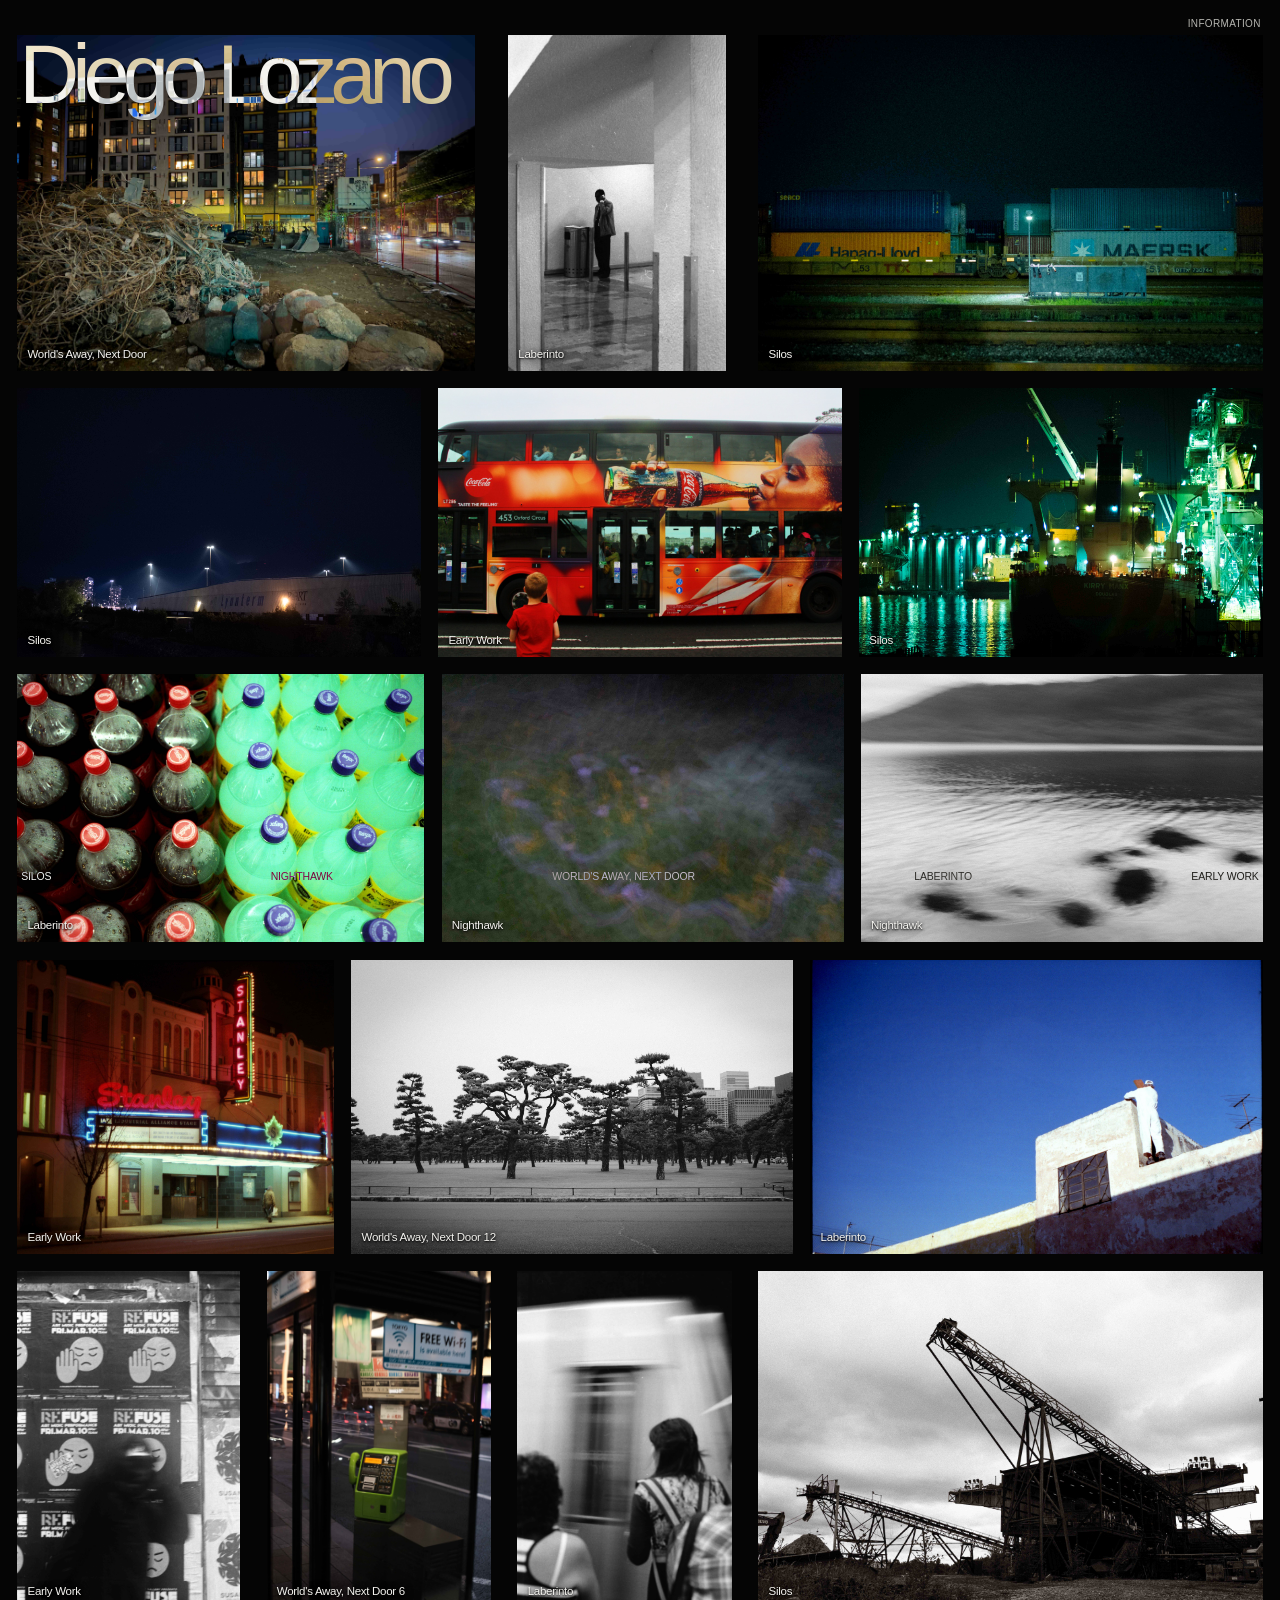
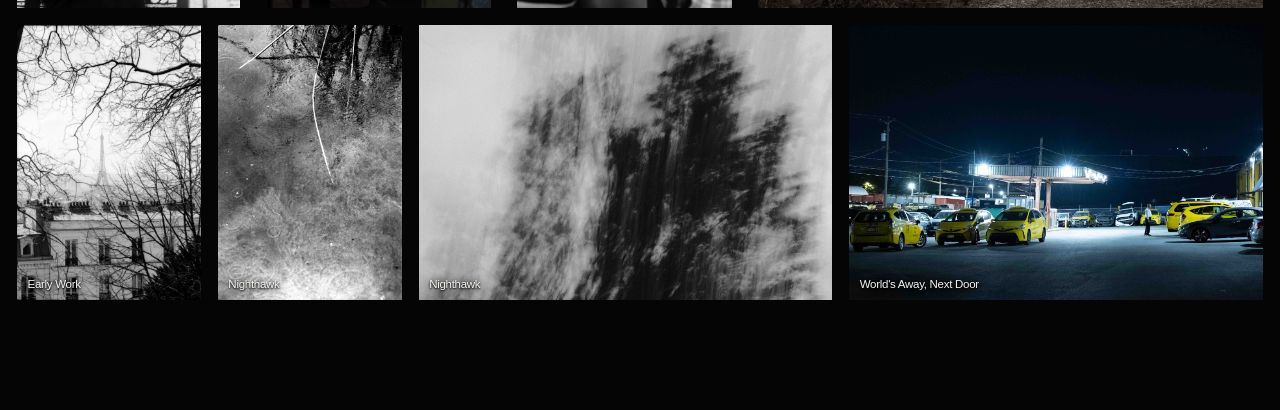
==== commit 9462f78a: "Photo correction" ====
--- a/index.html
+++ b/index.html
@@ -342,6 +342,10 @@
           <img src="images/World's Away, Next Door/Taxi Gas.jpg" alt="Taxi gas" loading="lazy">
           <figcaption><strong>Taxi gas</strong> // 2026</figcaption>
         </figure>
+        <figure class="shot">
+          <img src="images/World's Away, Next Door/WorldsAway-2.jpg" alt="WorldsAway-2" loading="lazy">
+          <figcaption><strong>WorldsAway-2</strong> // 2021</figcaption>
+        </figure>
         <!-- Three images side by side. Copy/paste a <figure> to swap images. -->
         <div class="three-up">
           <figure class="shot">
@@ -357,10 +361,6 @@
             <figcaption><strong>WorldsAway-5</strong> // 2021</figcaption>
           </figure>
         </div>
-        <figure class="shot">
-          <img src="images/World's Away, Next Door/WorldsAway-2.jpg" alt="WorldsAway-2" loading="lazy">
-          <figcaption><strong>WorldsAway-2</strong> // 2021</figcaption>
-        </figure>
         <figure class="shot">
           <img src="images/World's Away, Next Door/WorldsAway-6.jpg" alt="WorldsAway-6" loading="lazy">
           <figcaption><strong>WorldsAway-6</strong> // 2021</figcaption>
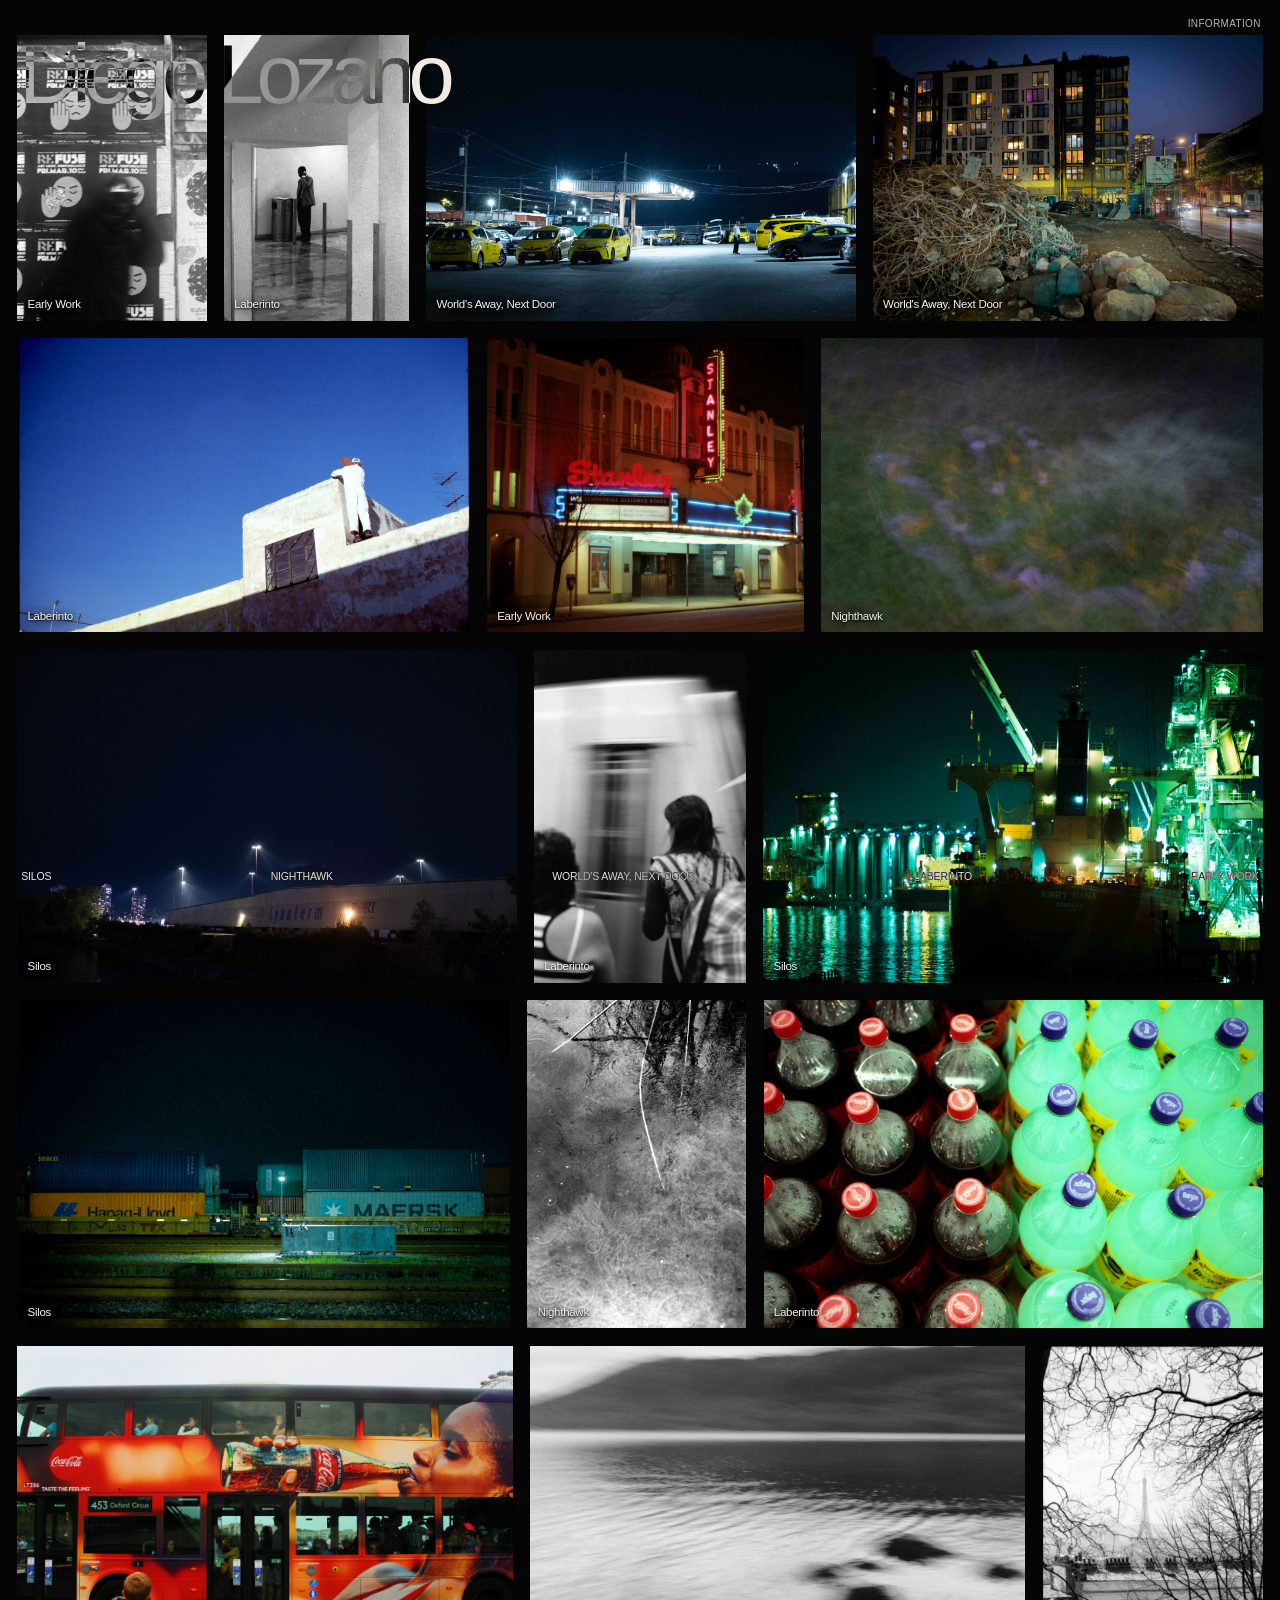
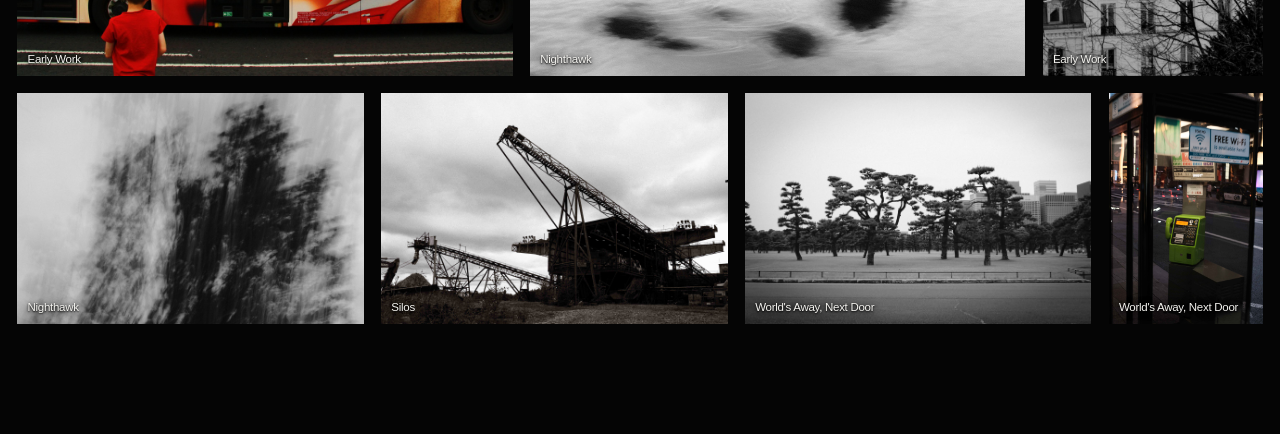
==== commit 11a5b450: "title update" ====
--- a/index.html
+++ b/index.html
@@ -81,11 +81,11 @@
         </a>
         <a class="tile" href="#project-02">
           <img src="images/World's Away, Next Door/WorldsAway-6.jpg" alt="World's Away, Next Door — 6" loading="lazy">
-          <span class="tag">World's Away, Next Door 6</span>
+          <span class="tag">World's Away, Next Door</span>
         </a>
         <a class="tile" href="#project-02">
           <img src="images/World's Away, Next Door/WorldsAway-12.jpg" alt="World's Away, Next Door —  12" loading="lazy">
-          <span class="tag">World's Away, Next Door 12</span>
+          <span class="tag">World's Away, Next Door</span>
         </a>
         <a class="tile" href="#project-05">
           <img src="images/Laberinto/hola aeropuerto.jpg" alt="Laberinto — Hola, Aeropuerto" loading="lazy">
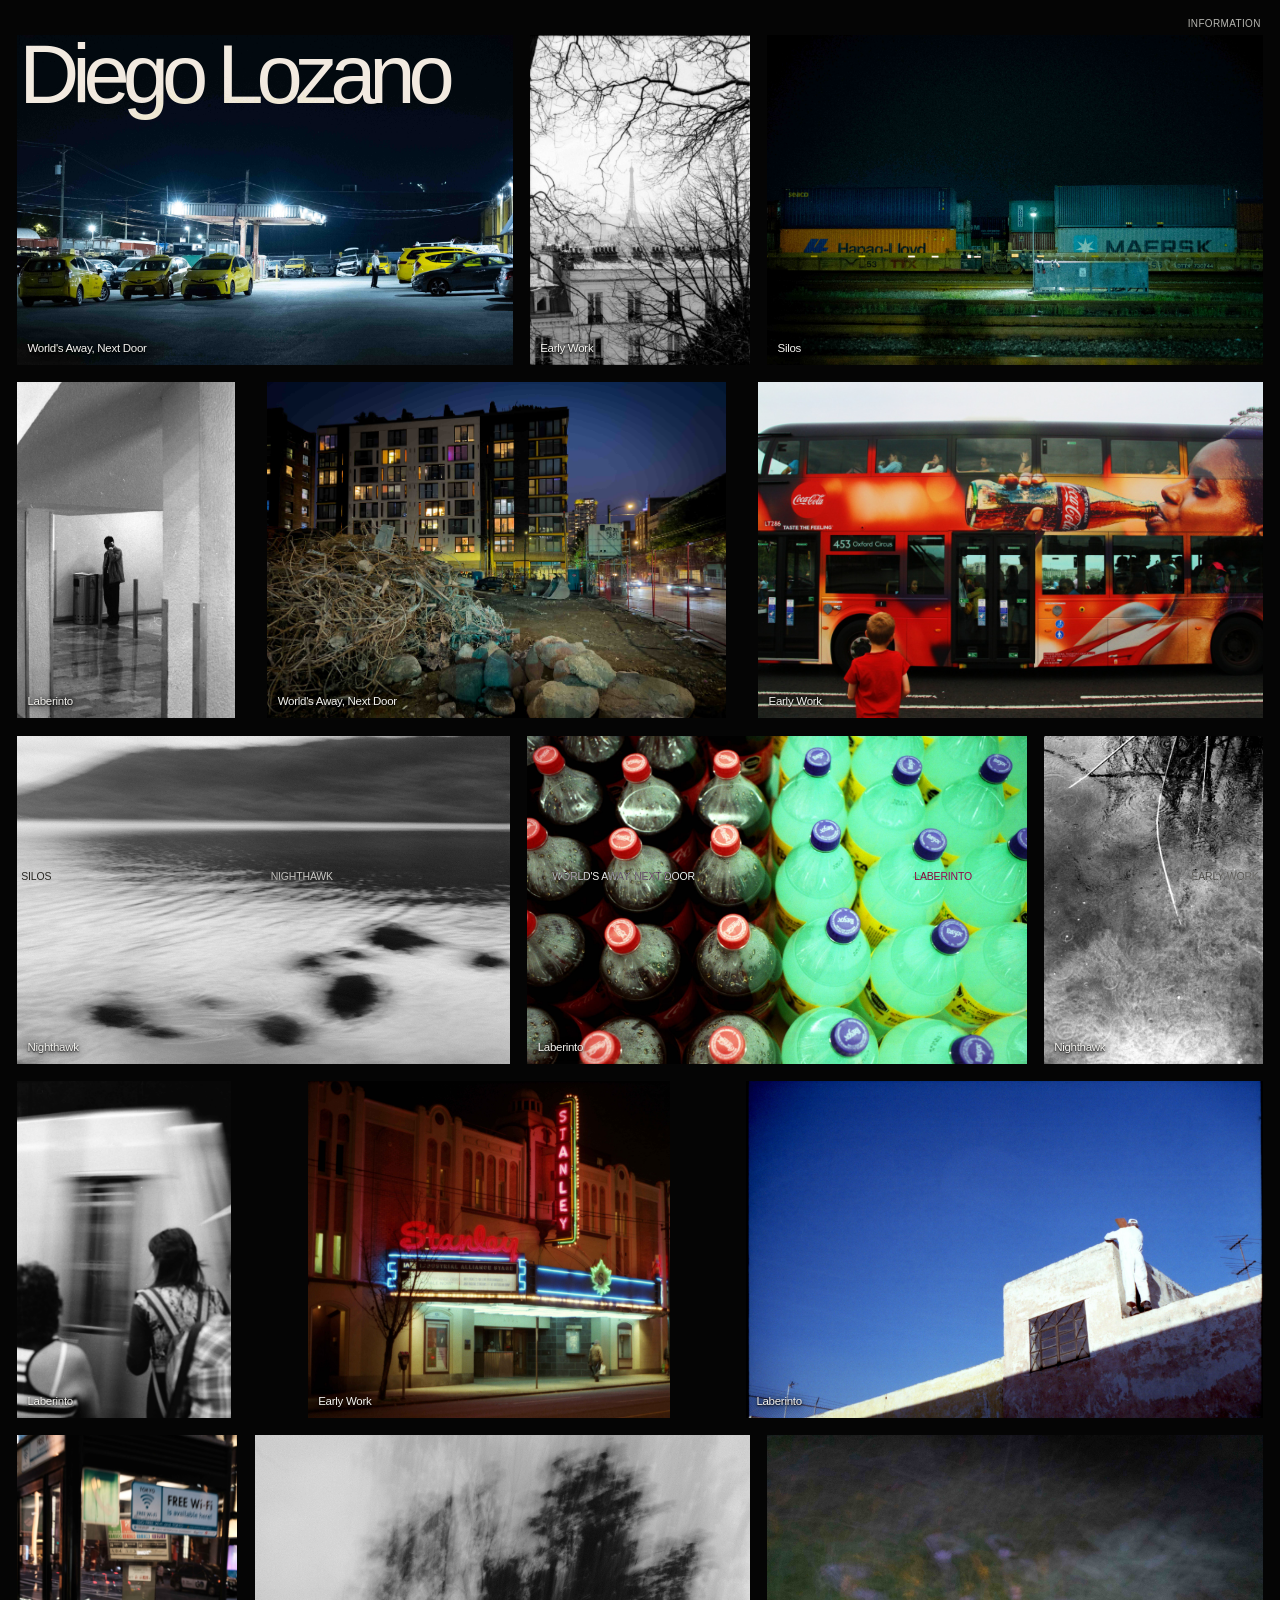
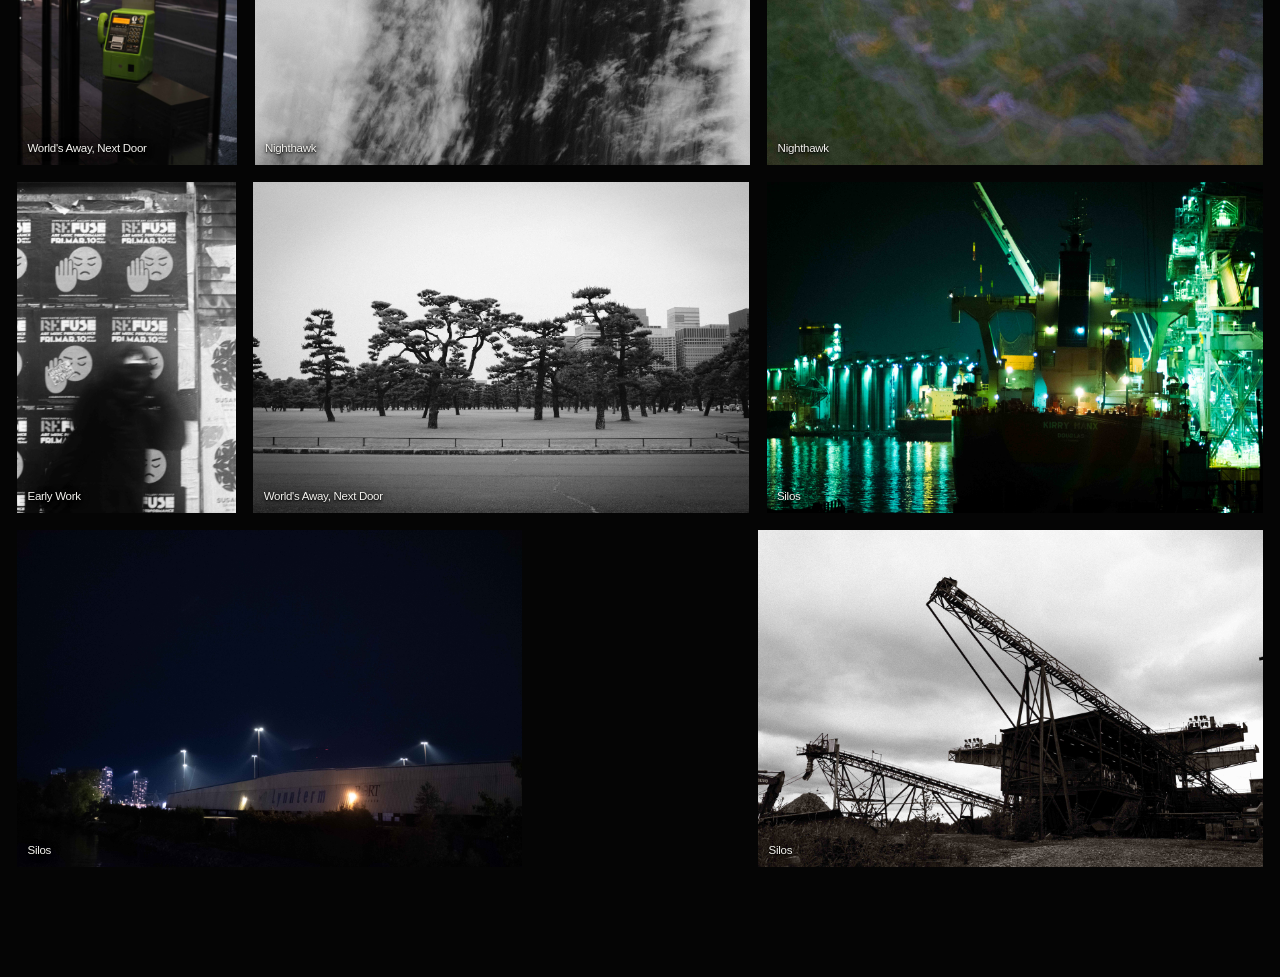
==== commit aabe8c49: "11/23" ====
--- a/index.html
+++ b/index.html
@@ -151,7 +151,7 @@
         </figure>
         <figure class="shot">
           <img src="images/Silos/Silos-2.jpg" alt="Crane From the Creek" loading="lazy">
-          <figcaption><strong>Crane From the Creek</strong> // 2026</figcaption>
+          <figcaption><strong>Crane from the Creek</strong> // 2026</figcaption>
         </figure>
         <figure class="shot">
           <img src="images/Silos/Silos-3.jpg" alt="Silos-3" loading="lazy">
